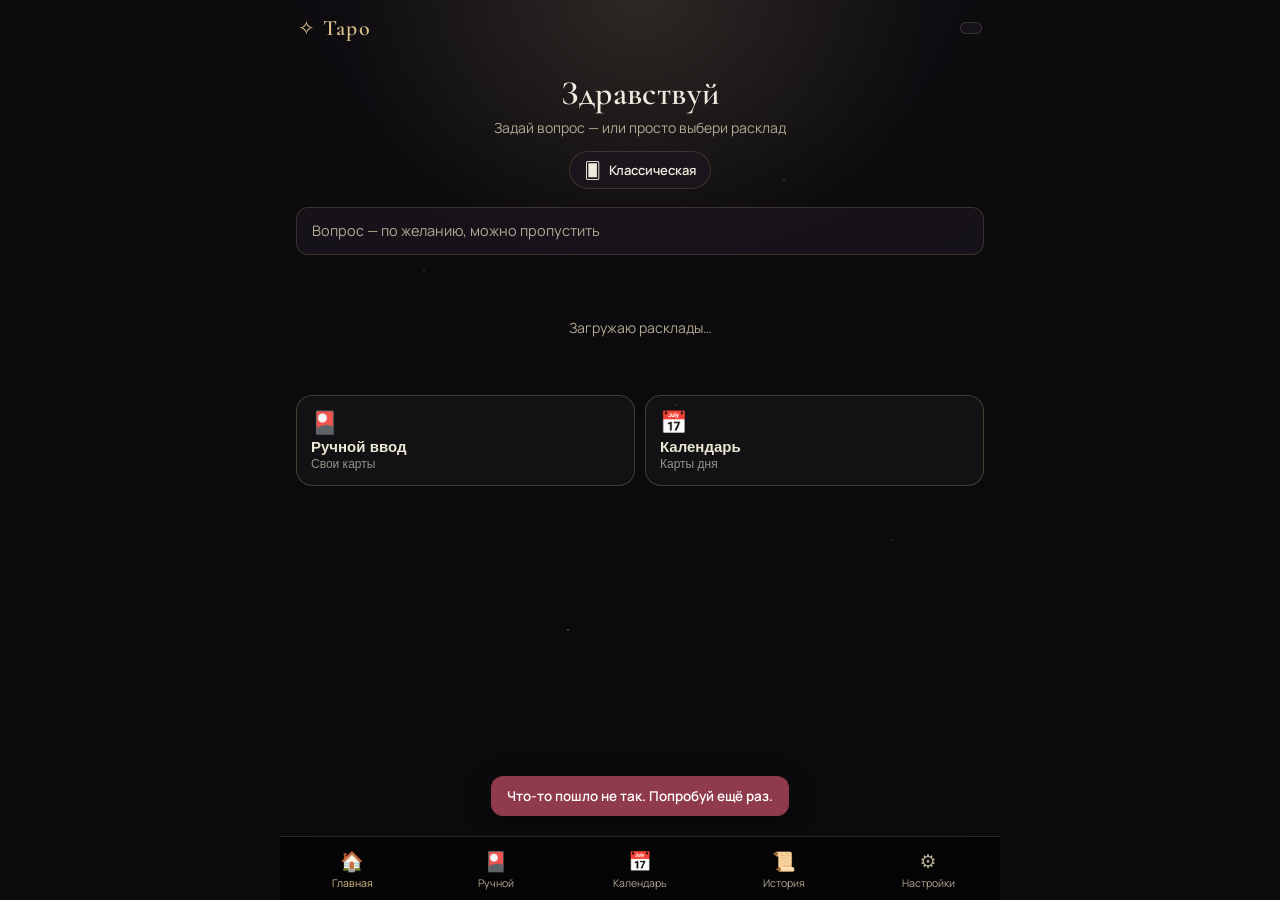
==== docs/index.html @ 12a96172 "Add files via upload ты хуила. я белый человек че за страдания на ровном месте?" ====
<!DOCTYPE html>
<html lang="ru" data-theme="noir">
<head>
  <meta charset="UTF-8" />
  <meta name="viewport" content="width=device-width, initial-scale=1.0, maximum-scale=1.0, user-scalable=no" />
  <title>Таро · Мистика</title>
  <link rel="preconnect" href="https://fonts.googleapis.com" />
  <link rel="preconnect" href="https://fonts.gstatic.com" crossorigin />
  <link href="https://fonts.googleapis.com/css2?family=Cormorant+Garamond:ital,wght@0,500;0,600;1,500&family=Manrope:wght@400;500;600;700&display=swap" rel="stylesheet" />
  <link rel="stylesheet" href="css/styles.css" />
  <script src="https://telegram.org/js/telegram-web-app.js"></script>
</head>
<body>
  <div id="app">
    <!-- Ambient background layers -->
    <div class="bg-stars"></div>
    <div class="bg-glow"></div>

    <!-- Top bar -->
    <header class="topbar">
      <div class="brand">
        <span class="brand-mark">✧</span>
        <span class="brand-name">Таро</span>
      </div>
      <div class="topbar-right">
        <span id="admin-badge" class="admin-badge" hidden>ADMIN</span>
        <span id="stars" class="stars" title="Остаток раскладов на сегодня"></span>
      </div>
    </header>

    <main class="scroll">
      <!-- ================= HOME ================= -->
      <section id="screen-home" class="screen active">
        <div class="hero">
          <h1 id="greeting" class="hero-title">Здравствуй</h1>
          <p class="hero-sub">Задай вопрос — или просто выбери расклад</p>
          <button id="deck-pill" class="deck-pill" data-nav="decks">
            <span id="deck-pill-emoji">🂠</span>
            <span id="deck-pill-name">Классическая</span>
          </button>
        </div>

        <!-- Optional question (можно пропустить) -->
        <div class="q-wrap">
          <textarea id="q-input" class="q-input" rows="1" maxlength="240"
            placeholder="Вопрос — по желанию, можно пропустить"></textarea>
          <button id="q-clear" class="q-clear" hidden aria-label="Очистить">×</button>
        </div>

        <div id="spread-groups" class="spread-groups">
          <div class="empty-note">Загружаю расклады…</div>
        </div>

        <div class="home-actions">
          <button class="home-action" data-nav="manual">
            <span class="ha-ico">🎴</span>
            <span class="ha-label">Ручной ввод</span>
            <span class="ha-sub">Свои карты</span>
          </button>
          <button class="home-action" data-nav="calendar">
            <span class="ha-ico">📅</span>
            <span class="ha-label">Календарь</span>
            <span class="ha-sub">Карты дня</span>
          </button>
        </div>

        <button id="week-banner" class="week-banner" data-nav="week" hidden>
          <div class="wb-title">🌙 Моя неделя</div>
          <div id="week-desc" class="wb-desc">Дней: 0/5</div>
          <div class="wb-bar"><span id="week-bar"></span></div>
        </button>

        <button id="premium-banner" class="premium-banner" data-nav="settings" hidden>
          <div class="pb-star">⭐</div>
          <div class="pb-text">
            <div class="pb-title">Аркан Premium</div>
            <div id="premium-banner-sub" class="pb-sub">Все расклады и разборы без ограничений</div>
          </div>
        </button>
      </section>

      <!-- ================= TABLE (draw + reveal + interpret) ================= -->
      <section id="screen-table" class="screen">
        <button class="back-link" data-nav="home">‹ Назад</button>
        <h2 id="table-title" class="screen-title">Расклад</h2>
        <p id="table-question" class="result-question"></p>
        <div id="table-hint" class="table-hint">Нажми на каждую карту, чтобы открыть её</div>
        <div id="table-cards" class="table-cards"></div>

        <div id="interp-wrap" class="interp-block" hidden>
          <div class="interp-head">Трактовка</div>
          <div id="interp" class="interp-text"></div>
        </div>

        <!-- Deep-dive (premium) -->
        <div id="deep-block" class="deep-block" hidden>
          <button id="deep-btn" class="btn-premium">
            <span class="bp-ico">🔮</span>
            <span class="bp-label">Глубокий разбор</span>
            <span id="deep-price" class="bp-price"></span>
          </button>
          <div id="deep-text" class="deep-text" hidden></div>
        </div>

        <div id="chat-hint" class="card-chat-hint" hidden>Нажми на карту, чтобы поговорить с ней</div>
      </section>

      <!-- ================= MANUAL (ручной ввод) ================= -->
      <section id="screen-manual" class="screen">
        <button class="back-link" data-nav="home">‹ Назад</button>
        <h2 class="screen-title">🎴 Ручной ввод</h2>
        <p class="screen-sub">Выбери расклад, затем укажи карты, которые выпали у тебя вживую.</p>
        <div id="manual-spreads" class="spread-groups"></div>

        <div id="manual-build" class="manual-build" hidden>
          <button class="back-link" id="manual-reset">‹ Другой расклад</button>
          <h3 id="manual-title" class="manual-title"></h3>
          <div class="q-wrap">
            <textarea id="manual-q" class="q-input" rows="1" maxlength="240"
              placeholder="Вопрос — по желанию, можно пропустить"></textarea>
          </div>
          <div id="manual-slots" class="manual-slots"></div>
          <button id="manual-submit" class="btn-premium" disabled>
            <span class="bp-ico">🔮</span><span class="bp-label">Разложить</span>
          </button>
        </div>
      </section>

      <!-- ================= CALENDAR ================= -->
      <section id="screen-calendar" class="screen">
        <button class="back-link" data-nav="home">‹ Назад</button>
        <h2 class="screen-title">📅 Календарь дня</h2>
        <p class="screen-sub">Карты дня за последние недели. 🔒 — зафиксированная, остальные — авто.</p>
        <div id="cal-grid" class="cal-grid"></div>
        <div class="cal-legend">Нажми на день с картой, чтобы открыть тот расклад.</div>
      </section>

      <!-- ================= CARD DIALOGUE ================= -->
      <section id="screen-chat" class="screen">
        <button class="back-link" id="chat-back">‹ К раскладу</button>
        <div class="chat-header">
          <div id="chat-card-emoji" class="chat-card-emoji">🃏</div>
          <div>
            <div id="chat-card-name" class="chat-card-name">Карта</div>
            <div id="chat-card-orient" class="chat-card-orient"></div>
          </div>
        </div>
        <div id="chat-log" class="chat-log"></div>
        <div id="chat-turns" class="chat-turns"></div>
        <form id="chat-form" class="chat-form">
          <input id="chat-input" class="chat-input" type="text" autocomplete="off"
                 placeholder="Спроси карту…" maxlength="500" />
          <button id="chat-send" class="chat-send" type="submit">↑</button>
        </form>
      </section>

      <!-- ================= DECKS ================= -->
      <section id="screen-decks" class="screen">
        <button class="back-link" data-nav="home">‹ Назад</button>
        <h2 class="screen-title">Колоды</h2>
        <p class="screen-sub">Выбери стиль карт. Новые колоды будут появляться здесь.</p>
        <div id="deck-list" class="deck-list"></div>
      </section>

      <!-- ================= HISTORY ================= -->
      <section id="screen-history" class="screen">
        <button class="back-link" data-nav="home">‹ Назад</button>
        <h2 class="screen-title">История</h2>
        <div id="hist-list" class="hist-list"></div>
      </section>

      <!-- ================= WEEK ================= -->
      <section id="screen-week" class="screen">
        <button class="back-link" data-nav="home">‹ Назад</button>
        <h2 class="screen-title">🌙 Моя неделя</h2>
        <div id="week-body" class="week-body"></div>
      </section>

      <!-- ================= SETTINGS ================= -->
      <section id="screen-settings" class="screen">
        <button class="back-link" data-nav="home">‹ Назад</button>
        <h2 class="screen-title">Настройки</h2>

        <div class="set-group">
          <div class="set-label">Тема оформления</div>
          <div class="theme-opts">
            <button class="theme-opt" data-theme-opt="noir">
              <span class="to-swatch to-noir"></span> Нуар (золото)
            </button>
            <button class="theme-opt" data-theme-opt="violet">
              <span class="to-swatch to-violet"></span> Фиолет (мистика)
            </button>
          </div>
        </div>

        <div class="set-group">
          <div class="set-label">Карта дня — напоминание</div>
          <div class="set-row">
            <input id="daily-time" class="time-input" type="time" />
            <button id="daily-save" class="btn-mini">Сохранить</button>
            <button id="daily-off" class="btn-mini ghost">Выкл</button>
          </div>
        </div>

        <div class="set-group">
          <label class="set-toggle">
            <span>Итог недели</span>
            <input id="weekly-toggle" type="checkbox" />
            <span class="switch"></span>
          </label>
        </div>

        <div id="premium-group" class="set-group premium-group" hidden>
          <div class="set-label">Подписка</div>
          <div id="premium-status" class="premium-status">
            <div class="ps-head">
              <span id="premium-badge" class="premium-badge">FREE</span>
              <span id="premium-until" class="ps-until"></span>
            </div>
            <ul class="ps-perks">
              <li>Повышенные лимиты на все расклады</li>
              <li>Глубокие разборы и диалог с картой</li>
              <li>Итог недели без ограничений</li>
            </ul>
            <button id="premium-subscribe" class="btn-primary premium-cta">⭐ Оформить Premium</button>
          </div>
        </div>
      </section>
    </main>

    <!-- Bottom navigation -->
    <nav class="tabbar">
      <button class="tab active" data-nav="home"><span>🏠</span>Главная</button>
      <button class="tab" data-nav="manual"><span>🎴</span>Ручной</button>
      <button class="tab" data-nav="calendar"><span>📅</span>Календарь</button>
      <button class="tab" data-nav="history"><span>📜</span>История</button>
      <button class="tab" data-nav="settings"><span>⚙️</span>Настройки</button>
    </nav>

    <!-- Card picker modal (ручной режим) -->
    <div id="picker" class="picker" hidden>
      <div class="picker-card">
        <div class="picker-head">
          <div id="picker-title" class="picker-title">Выбери карту</div>
          <button id="picker-close" class="picker-close" aria-label="Закрыть">×</button>
        </div>
        <input id="picker-search" class="picker-search" type="text" autocomplete="off" placeholder="Поиск карты…" />
        <div id="picker-suits" class="picker-suits"></div>
        <div id="picker-grid" class="picker-grid"></div>
      </div>
    </div>

    <!-- Overlay + toast -->
    <div id="overlay" class="overlay" hidden>
      <div class="overlay-card">
        <div class="spinner"></div>
        <div id="overlay-text" class="overlay-text">Тасую колоду…</div>
      </div>
    </div>
    <div id="toast" class="toast" hidden></div>
  </div>

  <script src="js/config.js"></script>
  <script src="js/app.js"></script>
</body>
</html>
---- docs/css/styles.css ----
/* ============================================================
   Tarot MiniApp — styles (Milestone 2)
   Two switchable themes via [data-theme] on <html>:
     - noir   (default): obsidian + gold + wine
     - violet (mystic):  void + violet + gold
   ============================================================ */

:root {
  --font-display: "Cormorant Garamond", Georgia, serif;
  --font-ui: "Manrope", system-ui, -apple-system, sans-serif;
  --radius: 18px;
  --radius-sm: 12px;
  --tab-h: 64px;
  --maxw: 480px;
}

/* ---- Noir (default) ---- */
[data-theme="noir"] {
  --bg: #0b0a0c;
  --bg-2: #131016;
  --panel: rgba(30, 24, 32, 0.66);
  --panel-border: rgba(217, 192, 138, 0.18);
  --gold: #d9c08a;
  --gold-deep: #9a7d3e;
  --accent: #8f3b4c;
  --accent-2: #b6566a;
  --ink: #efe9dd;
  --ink-sub: #b3a893;
  --glow: rgba(217, 192, 138, 0.14);
  --star: rgba(239, 233, 221, 0.85);
}

/* ---- Violet (mystic) ---- */
[data-theme="violet"] {
  --bg: #0a0713;
  --bg-2: #120c22;
  --panel: rgba(30, 22, 52, 0.66);
  --panel-border: rgba(165, 139, 255, 0.22);
  --gold: #e9c46a;
  --gold-deep: #b8862f;
  --accent: #7b5cff;
  --accent-2: #a58bff;
  --ink: #f4ecd8;
  --ink-sub: #b6a9d8;
  --glow: rgba(123, 92, 255, 0.2);
  --star: rgba(244, 236, 216, 0.9);
}

* { box-sizing: border-box; margin: 0; padding: 0; -webkit-tap-highlight-color: transparent; }

html, body { height: 100%; }

body {
  font-family: var(--font-ui);
  color: var(--ink);
  background: var(--bg);
  overflow: hidden;
}

#app {
  position: relative;
  max-width: var(--maxw);
  height: 100vh;
  height: 100dvh;
  margin: 0 auto;
  display: flex;
  flex-direction: column;
  overflow: hidden;
  background:
    radial-gradient(120% 80% at 50% -10%, var(--bg-2), var(--bg) 60%);
}

/* На широких экранах (Telegram Desktop) даём больше места под геометрию креста. */
@media (min-width: 560px) {
  :root { --maxw: 720px; }
}

/* ---- Ambient background ---- */
.bg-stars, .bg-glow { position: absolute; inset: 0; pointer-events: none; z-index: 0; }
.bg-stars {
  background-image:
    radial-gradient(1px 1px at 20% 30%, var(--star), transparent),
    radial-gradient(1px 1px at 70% 20%, var(--star), transparent),
    radial-gradient(1.5px 1.5px at 40% 70%, var(--star), transparent),
    radial-gradient(1px 1px at 85% 60%, var(--star), transparent),
    radial-gradient(1px 1px at 55% 45%, var(--star), transparent),
    radial-gradient(1px 1px at 10% 80%, var(--star), transparent);
  opacity: 0.5;
}
.bg-glow {
  background: radial-gradient(60% 40% at 50% 0%, var(--glow), transparent 70%);
}

/* ---- Top bar ---- */
.topbar {
  position: relative; z-index: 2;
  display: flex; align-items: center; justify-content: space-between;
  padding: 14px 18px 8px;
}
.brand { display: flex; align-items: center; gap: 8px; }
.brand-mark { color: var(--gold); font-size: 20px; }
.brand-name {
  font-family: var(--font-display); font-size: 22px; font-weight: 600;
  letter-spacing: 0.06em; color: var(--gold);
}
.topbar-right { display: flex; align-items: center; gap: 10px; }
.admin-badge {
  font-size: 10px; font-weight: 700; letter-spacing: 0.1em;
  color: var(--bg); background: var(--gold); padding: 3px 7px; border-radius: 6px;
}
.stars {
  font-size: 13px; font-weight: 600; color: var(--gold);
  background: var(--panel); border: 1px solid var(--panel-border);
  padding: 5px 10px; border-radius: 999px;
}

/* ---- Scroll area / screens ---- */
.scroll {
  position: relative; z-index: 1;
  flex: 1; overflow-y: auto; -webkit-overflow-scrolling: touch;
  padding: 6px 16px calc(var(--tab-h) + 24px);
}
.screen { display: none; animation: fade 0.35s ease; }
.screen.active { display: block; }
@keyframes fade { from { opacity: 0; transform: translateY(6px); } to { opacity: 1; transform: none; } }

.screen-title {
  font-family: var(--font-display); font-size: 30px; font-weight: 600;
  color: var(--gold); margin: 4px 0 2px;
}
.screen-sub { color: var(--ink-sub); font-size: 14px; margin-bottom: 16px; }
.back-link {
  background: none; border: none; color: var(--ink-sub);
  font-family: var(--font-ui); font-size: 14px; padding: 6px 0; margin-bottom: 6px; cursor: pointer;
}

/* ---- Hero ---- */
.hero { text-align: center; padding: 18px 0 14px; }
.hero-title {
  font-family: var(--font-display); font-size: 34px; font-weight: 600;
  color: var(--ink); letter-spacing: 0.01em;
}
.hero-sub { color: var(--ink-sub); font-size: 14px; margin-top: 4px; }
.deck-pill {
  margin-top: 14px; display: inline-flex; align-items: center; gap: 8px;
  background: var(--panel); border: 1px solid var(--panel-border);
  color: var(--ink); font-family: var(--font-ui); font-size: 13px; font-weight: 600;
  padding: 7px 14px; border-radius: 999px; cursor: pointer;
}
.deck-pill span:first-child { font-size: 16px; }

/* ---- Question field (по желанию) ---- */
.q-wrap { position: relative; margin: 4px 0 18px; }
.q-input {
  width: 100%; resize: none; overflow: hidden;
  background: var(--panel); border: 1px solid var(--panel-border);
  border-radius: var(--radius-sm); padding: 13px 40px 13px 15px;
  color: var(--ink); font-family: var(--font-ui); font-size: 14.5px; line-height: 1.4;
}
.q-input::placeholder { color: var(--ink-sub); }
.q-input:focus { outline: none; border-color: var(--gold-deep); }
.q-clear {
  position: absolute; top: 8px; right: 8px; width: 26px; height: 26px;
  border: none; border-radius: 50%; cursor: pointer;
  background: rgba(0,0,0,0.3); color: var(--ink-sub); font-size: 18px; line-height: 1;
}

/* ---- Spread groups + cards ---- */
.spread-groups { display: flex; flex-direction: column; gap: 8px; }
.group-title {
  font-family: var(--font-display); font-size: 16px; color: var(--ink-sub);
  letter-spacing: 0.04em; margin: 12px 2px 2px; text-transform: uppercase;
}
.spreads { display: flex; flex-direction: column; gap: 12px; }
.spread-card {
  display: flex; align-items: center; gap: 14px; text-align: left; width: 100%;
  background: var(--panel); border: 1px solid var(--panel-border);
  border-radius: var(--radius); padding: 16px; cursor: pointer;
  color: var(--ink); transition: transform 0.15s, border-color 0.15s;
}
.spread-card:active { transform: scale(0.98); border-color: var(--gold-deep); }
.spread-ico {
  width: 46px; height: 46px; flex: none; display: grid; place-items: center;
  font-size: 24px; border-radius: 12px;
  background: linear-gradient(160deg, var(--gold-deep), transparent);
  color: var(--gold);
}
.spread-body { flex: 1; }
.spread-name { font-family: var(--font-display); font-size: 21px; font-weight: 600; color: var(--gold); }
.spread-desc { font-size: 12.5px; color: var(--ink-sub); margin-top: 2px; }
.sc-chip {
  flex: none; min-width: 30px; text-align: center;
  font-size: 13px; font-weight: 700; color: var(--ink);
  background: rgba(0,0,0,0.28); border: 1px solid var(--panel-border);
  padding: 4px 8px; border-radius: 999px;
}
.sc-chip.empty { color: var(--accent-2); border-color: var(--accent); }

/* ---- Week banner ---- */
.week-banner {
  width: 100%; text-align: left; margin-top: 18px; cursor: pointer;
  background: linear-gradient(135deg, var(--panel), transparent);
  border: 1px solid var(--panel-border); border-radius: var(--radius); padding: 16px;
  color: var(--ink);
}
.wb-title { font-family: var(--font-display); font-size: 20px; color: var(--gold); }
.wb-desc { font-size: 12.5px; color: var(--ink-sub); margin: 4px 0 8px; }
.wb-bar { height: 6px; border-radius: 999px; background: rgba(0,0,0,0.3); overflow: hidden; }
.wb-bar span { display: block; height: 100%; width: 0; background: linear-gradient(90deg, var(--gold-deep), var(--gold)); transition: width 0.5s; }

/* ---- Table (draw + reveal ritual) ---- */
.result-question { font-style: italic; color: var(--ink-sub); font-size: 14px; margin: 4px 0 8px; }
.table-hint { text-align: center; color: var(--ink-sub); font-size: 12.5px; margin: 6px 0 14px; }

/* Базовая раскладка — компактная сетка для телефона. */
.table-cards { display: grid; gap: 12px; justify-content: center; padding: 4px 0 12px; }
.table-cards.layout-line { grid-auto-flow: column; grid-auto-columns: minmax(88px, 116px); overflow-x: auto; }
.table-cards.layout-grid { grid-template-columns: repeat(3, minmax(84px, 1fr)); }
.table-cards.layout-cross4,
.table-cards.layout-cross5 { grid-template-columns: repeat(3, minmax(84px, 1fr)); }

/* На широких экранах — настоящая геометрия креста через grid-template-areas. */
@media (min-width: 560px) {
  .table-cards.layout-cross4 {
    grid-template-columns: repeat(3, 132px);
    grid-template-areas:
      ".    pTop    ."
      "pLeft .      pRight"
      ".    pBottom .";
    justify-content: center;
  }
  .table-cards.layout-cross5 {
    grid-template-columns: repeat(3, 132px);
    grid-template-areas:
      ".     pTop    ."
      "pLeft pCenter pRight"
      ".     pBottom .";
    justify-content: center;
  }
  .table-cards.layout-line { grid-auto-columns: 132px; overflow-x: visible; justify-content: center; }
  .table-cards.layout-grid { grid-template-columns: repeat(5, 120px); }
}

/* ---- Slot (card + labels) ---- */
.slot { display: flex; flex-direction: column; align-items: center; gap: 6px; }
.slot-pos {
  font-size: 10.5px; color: var(--gold); text-transform: uppercase; letter-spacing: 0.05em;
  text-align: center; line-height: 1.2; min-height: 1.2em;
}
.slot-name {
  font-family: var(--font-display); font-size: 14px; font-weight: 600; line-height: 1.15;
  text-align: center; color: var(--ink); min-height: 1em;
}

/* ---- Flip card ---- */
.tcard {
  position: relative; width: 100%; aspect-ratio: 2 / 3; cursor: pointer;
  perspective: 900px;
}
.tcard-inner {
  position: absolute; inset: 0; trans-style: preserve-3d; transform-style: preserve-3d;
  transition: transform 0.55s cubic-bezier(0.4, 0.15, 0.2, 1);
}
.tcard.revealed .tcard-inner { transform: rotateY(180deg); }
.face {
  position: absolute; inset: 0; -webkit-backface-visibility: hidden; backface-visibility: hidden;
  border-radius: var(--radius-sm); overflow: hidden;
  border: 1px solid var(--panel-border); background: var(--panel);
  display: grid; place-items: center;
}
.face img { width: 100%; height: 100%; object-fit: cover; display: block; }
.face.noimg { font-size: 44px; background: radial-gradient(120% 90% at 50% 0%, var(--gold-deep), transparent 70%); }
.face.back {
  background:
    repeating-linear-gradient(45deg, rgba(217,192,138,0.06) 0 8px, transparent 8px 16px),
    radial-gradient(120% 90% at 50% 0%, var(--gold-deep), transparent 72%);
  color: var(--gold);
}
.face.front { transform: rotateY(180deg); }
.tcard:active .tcard-inner { filter: brightness(1.05); }

.rev-badge {
  position: absolute; left: 6px; bottom: 6px; z-index: 2;
  font-size: 9px; font-weight: 700; letter-spacing: 0.02em;
  color: var(--bg); background: var(--gold);
  padding: 2px 6px; border-radius: 999px; opacity: 0.92;
}

/* ---- Interpretation / deep ---- */
.interp-block, .deep-text {
  background: var(--panel); border: 1px solid var(--panel-border);
  border-radius: var(--radius); padding: 16px; margin-top: 10px;
}
.interp-head { font-family: var(--font-display); font-size: 18px; color: var(--gold); margin-bottom: 8px; }
.interp-text, .deep-text { white-space: pre-wrap; line-height: 1.6; font-size: 14.5px; color: var(--ink); }
.interp-loading { color: var(--ink-sub); font-style: italic; }

/* ---- Premium buttons ---- */
.deep-block { margin-top: 14px; }
.btn-premium {
  width: 100%; display: flex; align-items: center; gap: 10px; cursor: pointer;
  background: linear-gradient(135deg, var(--accent), var(--gold-deep));
  border: none; border-radius: var(--radius); padding: 14px 16px;
  color: #fff; font-family: var(--font-ui); font-size: 15px; font-weight: 700;
}
.btn-premium:active { transform: scale(0.98); }
.btn-premium:disabled { opacity: 0.6; }
.btn-premium .bp-ico { font-size: 18px; }
.btn-premium .bp-label { flex: 1; text-align: left; }
.btn-premium .bp-price {
  font-size: 12px; font-weight: 700; background: rgba(0,0,0,0.28);
  padding: 3px 8px; border-radius: 999px;
}
.deep-text { margin-top: 12px; }
.card-chat-hint { text-align: center; color: var(--ink-sub); font-size: 12.5px; margin-top: 14px; }

/* ---- Card dialogue ---- */
#screen-chat.active { display: flex; flex-direction: column; min-height: calc(100dvh - var(--tab-h) - 30px); }
.chat-header { display: flex; align-items: center; gap: 12px; padding: 6px 0 12px; border-bottom: 1px solid var(--panel-border); }
.chat-card-emoji {
  width: 44px; height: 44px; flex: none; display: grid; place-items: center; font-size: 24px;
  border-radius: 12px; background: radial-gradient(120% 90% at 50% 0%, var(--gold-deep), transparent 70%); color: var(--gold);
}
.chat-card-name { font-family: var(--font-display); font-size: 20px; font-weight: 600; color: var(--gold); }
.chat-card-orient { font-size: 12px; color: var(--ink-sub); }
.chat-log { flex: 1; overflow-y: auto; display: flex; flex-direction: column; gap: 10px; padding: 14px 0; }
.bubble { max-width: 82%; padding: 10px 13px; border-radius: 16px; font-size: 14.5px; line-height: 1.5; white-space: pre-wrap; }
.bubble.user { align-self: flex-end; background: var(--accent); color: #fff; border-bottom-right-radius: 5px; }
.bubble.card { align-self: flex-start; background: var(--panel); border: 1px solid var(--panel-border); color: var(--ink); border-bottom-left-radius: 5px; }
.bubble.card.typing { color: var(--ink-sub); font-style: italic; }
.chat-turns { text-align: center; font-size: 11.5px; color: var(--ink-sub); padding-bottom: 6px; }
.chat-form { display: flex; gap: 8px; padding: 10px 0 4px; }
.chat-input {
  flex: 1; background: var(--panel); border: 1px solid var(--panel-border);
  border-radius: 999px; padding: 12px 16px; color: var(--ink); font-family: var(--font-ui); font-size: 14.5px;
}
.chat-input:focus { outline: none; border-color: var(--gold); }
.chat-send {
  width: 46px; flex: none; border: none; border-radius: 50%; cursor: pointer;
  background: linear-gradient(135deg, var(--accent), var(--gold-deep)); color: #fff; font-size: 20px;
}
.chat-send:disabled { opacity: 0.5; }

/* ---- Decks ---- */
.deck-list { display: flex; flex-direction: column; gap: 12px; }
.deck-item {
  display: flex; align-items: center; gap: 14px;
  background: var(--panel); border: 1px solid var(--panel-border); border-radius: var(--radius); padding: 15px;
}
.deck-item.selected { border-color: var(--gold); box-shadow: 0 0 0 1px var(--gold-deep) inset; }
.deck-swatch { width: 46px; height: 60px; flex: none; border-radius: 8px; border: 2px solid; }
.deck-info { flex: 1; }
.deck-title { font-family: var(--font-display); font-size: 19px; font-weight: 600; color: var(--gold); }
.deck-desc { font-size: 12px; color: var(--ink-sub); margin-top: 2px; }
.deck-action { flex: none; }
.btn-mini {
  background: var(--gold); color: var(--bg); border: none; border-radius: 999px;
  padding: 8px 14px; font-family: var(--font-ui); font-weight: 700; font-size: 13px; cursor: pointer;
}
.btn-mini.ghost { background: transparent; color: var(--ink-sub); border: 1px solid var(--panel-border); }
.btn-mini:disabled { opacity: 0.55; }
.deck-badge { font-size: 12px; color: var(--gold); font-weight: 700; }
.deck-locked { font-size: 12px; color: var(--ink-sub); }

/* ---- History ---- */
.hist-list { display: flex; flex-direction: column; gap: 10px; }
.hist-item {
  background: var(--panel); border: 1px solid var(--panel-border); border-radius: var(--radius-sm);
  padding: 13px 15px; cursor: pointer;
}
.hist-item:active { border-color: var(--gold-deep); }
.hist-top { display: flex; justify-content: space-between; align-items: baseline; }
.hist-type { font-family: var(--font-display); font-size: 17px; color: var(--gold); }
.hist-date { font-size: 11.5px; color: var(--ink-sub); }
.hist-cards { font-size: 12.5px; color: var(--ink-sub); margin-top: 4px; }
.empty-note { text-align: center; color: var(--ink-sub); font-size: 14px; padding: 40px 20px; }

/* ---- Week screen ---- */
.week-body { display: flex; flex-direction: column; gap: 14px; }
.week-summary { background: var(--panel); border: 1px solid var(--panel-border); border-radius: var(--radius); padding: 16px; white-space: pre-wrap; line-height: 1.6; font-size: 14.5px; }
.week-locked-note { font-size: 12.5px; color: var(--ink-sub); text-align: center; }

/* ---- Settings ---- */
.set-group { background: var(--panel); border: 1px solid var(--panel-border); border-radius: var(--radius); padding: 15px; margin-bottom: 12px; }
.set-label { font-size: 13px; color: var(--ink-sub); margin-bottom: 10px; }
.theme-opts { display: flex; gap: 10px; }
.theme-opt {
  flex: 1; display: flex; align-items: center; gap: 8px; justify-content: center;
  background: rgba(0,0,0,0.25); border: 1px solid var(--panel-border); border-radius: var(--radius-sm);
  padding: 11px; color: var(--ink); font-family: var(--font-ui); font-size: 13px; cursor: pointer;
}
.theme-opt.active { border-color: var(--gold); color: var(--gold); }
.to-swatch { width: 16px; height: 16px; border-radius: 50%; border: 1px solid rgba(255,255,255,0.2); }
.to-noir { background: linear-gradient(135deg, #0b0a0c, #d9c08a); }
.to-violet { background: linear-gradient(135deg, #0a0713, #7b5cff, #e9c46a); }
.set-row { display: flex; gap: 8px; align-items: center; }
.time-input {
  flex: 1; background: rgba(0,0,0,0.25); border: 1px solid var(--panel-border);
  border-radius: var(--radius-sm); padding: 10px 12px; color: var(--ink); font-family: var(--font-ui); font-size: 14px;
}
.set-toggle { display: flex; align-items: center; justify-content: space-between; font-size: 15px; cursor: pointer; }
.set-toggle input { display: none; }
.switch { width: 46px; height: 26px; border-radius: 999px; background: rgba(0,0,0,0.35); position: relative; transition: background 0.2s; border: 1px solid var(--panel-border); }
.switch::after { content: ""; position: absolute; top: 2px; left: 2px; width: 20px; height: 20px; border-radius: 50%; background: var(--ink-sub); transition: transform 0.2s, background 0.2s; }
.set-toggle input:checked + .switch { background: var(--gold-deep); }
.set-toggle input:checked + .switch::after { transform: translateX(20px); background: var(--gold); }

/* ---- Tab bar ---- */
.tabbar {
  position: absolute; bottom: 0; left: 0; right: 0; z-index: 3; height: var(--tab-h);
  display: flex; background: rgba(0,0,0,0.5); backdrop-filter: blur(14px);
  border-top: 1px solid var(--panel-border);
}
.tab {
  flex: 1; display: flex; flex-direction: column; align-items: center; justify-content: center; gap: 2px;
  background: none; border: none; cursor: pointer; color: var(--ink-sub);
  font-family: var(--font-ui); font-size: 10.5px;
}
.tab span { font-size: 19px; }
.tab.active { color: var(--gold); }

/* ---- Overlay + toast ---- */
/* Атрибут hidden должен всегда прятать элемент, даже если у него задан display
   (иначе .overlay { display: grid } перебивает hidden и плашка висит вечно). */
[hidden] { display: none !important; }

.overlay {
  position: absolute; inset: 0; z-index: 20; display: grid; place-items: center;
  background: rgba(0,0,0,0.6); backdrop-filter: blur(4px);
}
.overlay-card { text-align: center; }
.overlay-text { font-family: var(--font-display); font-size: 18px; color: var(--gold); margin-top: 16px; }
.spinner {
  width: 42px; height: 42px; margin: 0 auto; border-radius: 50%;
  border: 3px solid var(--panel-border); border-top-color: var(--gold); animation: spin 0.9s linear infinite;
}
@keyframes spin { to { transform: rotate(360deg); } }
.toast {
  position: absolute; left: 50%; bottom: calc(var(--tab-h) + 20px); transform: translateX(-50%);
  z-index: 30; max-width: 90%; background: var(--accent); color: #fff;
  padding: 11px 16px; border-radius: 12px; font-size: 13.5px; font-weight: 600;
  box-shadow: 0 6px 24px rgba(0,0,0,0.4); animation: fade 0.25s ease;
}


/* ============================================================
   Milestone 3 — ручной режим, модалка выбора карт, календарь
   ============================================================ */

/* --- Быстрые кнопки на главной --- */
.home-actions {
  display: grid;
  grid-template-columns: 1fr 1fr;
  gap: 10px;
  margin: 18px 0 6px;
}
.home-action {
  display: flex;
  flex-direction: column;
  align-items: flex-start;
  gap: 2px;
  padding: 14px;
  border-radius: 16px;
  border: 1px solid var(--line, rgba(217,192,138,0.25));
  background: var(--card, rgba(255,255,255,0.03));
  color: var(--text, #ece6d6);
  cursor: pointer;
  transition: transform 0.12s ease, border-color 0.2s ease;
}
.home-action:active { transform: scale(0.97); }
.home-action .ha-ico { font-size: 22px; }
.home-action .ha-label { font-weight: 600; font-size: 15px; }
.home-action .ha-sub { font-size: 12px; opacity: 0.6; }

/* --- Ручной режим --- */
.manual-build { margin-top: 8px; }
.manual-title {
  font-family: "Cormorant Garamond", serif;
  font-size: 22px;
  margin: 8px 0 12px;
  color: var(--accent, #d9c08a);
}
.manual-slots { display: flex; flex-direction: column; gap: 12px; margin: 14px 0 18px; }
.mslot {
  padding: 12px;
  border-radius: 14px;
  border: 1px solid var(--line, rgba(217,192,138,0.22));
  background: var(--card, rgba(255,255,255,0.03));
}
.mslot-pos { font-size: 12px; letter-spacing: 0.04em; text-transform: uppercase; opacity: 0.6; margin-bottom: 8px; }
.mslot-row { display: flex; gap: 8px; align-items: stretch; }
.mslot-pick {
  flex: 1;
  display: flex;
  align-items: center;
  gap: 8px;
  padding: 10px 12px;
  border-radius: 12px;
  border: 1px dashed var(--line, rgba(217,192,138,0.4));
  background: transparent;
  color: var(--text, #ece6d6);
  cursor: pointer;
  font-size: 14px;
  text-align: left;
}
.mslot-pick.filled { border-style: solid; background: rgba(217,192,138,0.08); }
.mslot-emoji { font-size: 18px; }
.mslot-name { font-weight: 600; }
.mslot-orient {
  flex: 0 0 auto;
  padding: 10px 12px;
  border-radius: 12px;
  border: 1px solid var(--line, rgba(217,192,138,0.3));
  background: transparent;
  color: var(--text, #ece6d6);
  font-size: 12px;
  cursor: pointer;
  white-space: nowrap;
}
.mslot-orient.rev { border-color: var(--accent, #d9c08a); color: var(--accent, #d9c08a); }
.mslot-orient:disabled { opacity: 0.35; cursor: default; }

/* --- Модалка выбора карт --- */
.picker {
  position: fixed;
  inset: 0;
  z-index: 60;
  display: flex;
  align-items: flex-end;
  justify-content: center;
  background: rgba(0,0,0,0.6);
  backdrop-filter: blur(3px);
}
.picker-card {
  width: 100%;
  max-width: 560px;
  max-height: 82vh;
  display: flex;
  flex-direction: column;
  padding: 16px 14px calc(14px + env(safe-area-inset-bottom, 0px));
  border-radius: 20px 20px 0 0;
  background: var(--bg-elev, #17131d);
  border: 1px solid var(--line, rgba(217,192,138,0.25));
  box-shadow: 0 -8px 30px rgba(0,0,0,0.5);
}
.picker-head { display: flex; align-items: center; justify-content: space-between; margin-bottom: 10px; }
.picker-title { font-family: "Cormorant Garamond", serif; font-size: 20px; color: var(--accent, #d9c08a); }
.picker-close { background: none; border: none; color: var(--text, #ece6d6); font-size: 26px; line-height: 1; cursor: pointer; opacity: 0.7; }
.picker-search {
  width: 100%;
  padding: 10px 12px;
  border-radius: 12px;
  border: 1px solid var(--line, rgba(217,192,138,0.3));
  background: rgba(255,255,255,0.04);
  color: var(--text, #ece6d6);
  font-size: 14px;
  margin-bottom: 10px;
}
.picker-suits { display: flex; gap: 6px; overflow-x: auto; padding-bottom: 8px; margin-bottom: 4px; -webkit-overflow-scrolling: touch; }
.psuit {
  flex: 0 0 auto;
  padding: 6px 12px;
  border-radius: 999px;
  border: 1px solid var(--line, rgba(217,192,138,0.3));
  background: transparent;
  color: var(--text, #ece6d6);
  font-size: 13px;
  cursor: pointer;
  white-space: nowrap;
}
.psuit.active { background: var(--accent, #d9c08a); color: #1a1520; border-color: var(--accent, #d9c08a); font-weight: 600; }
.picker-grid {
  overflow-y: auto;
  display: grid;
  grid-template-columns: repeat(2, 1fr);
  gap: 8px;
  padding-top: 6px;
}
.pcard {
  display: flex;
  align-items: center;
  gap: 8px;
  padding: 10px;
  border-radius: 12px;
  border: 1px solid var(--line, rgba(217,192,138,0.2));
  background: rgba(255,255,255,0.03);
  color: var(--text, #ece6d6);
  font-size: 13px;
  cursor: pointer;
  text-align: left;
}
.pcard:active { transform: scale(0.97); }
.pcard-emoji { font-size: 17px; flex: 0 0 auto; }
.pcard-name { line-height: 1.2; }
.pcard.used { opacity: 0.32; cursor: default; }
@media (min-width: 480px) { .picker-grid { grid-template-columns: repeat(3, 1fr); } }

/* --- Календарь --- */
.cal-grid {
  display: grid;
  grid-template-columns: repeat(7, 1fr);
  gap: 6px;
  margin-top: 14px;
}
.cal-wd { text-align: center; font-size: 11px; opacity: 0.5; padding-bottom: 2px; }
.cal-cell {
  position: relative;
  aspect-ratio: 1 / 1;
  border-radius: 10px;
  border: 1px solid var(--line, rgba(217,192,138,0.15));
  background: rgba(255,255,255,0.02);
  display: flex;
  flex-direction: column;
  align-items: center;
  justify-content: center;
  gap: 2px;
  overflow: hidden;
}
.cal-cell.blank { border: none; background: none; }
.cal-cell.has { background: rgba(217,192,138,0.08); border-color: var(--line, rgba(217,192,138,0.3)); }
.cal-cell.locked { border-color: var(--accent, #d9c08a); box-shadow: inset 0 0 0 1px rgba(217,192,138,0.4); }
.cal-cell.today { outline: 1px solid var(--accent, #d9c08a); outline-offset: -1px; }
.cal-cell.clickable { cursor: pointer; }
.cal-cell.clickable:active { transform: scale(0.95); }
.cal-num { font-size: 11px; opacity: 0.55; position: absolute; top: 3px; left: 5px; }
.cal-emoji { font-size: 18px; line-height: 1; }
.cal-lock { position: absolute; bottom: 2px; right: 3px; font-size: 9px; }
.cal-legend { margin-top: 14px; font-size: 12px; opacity: 0.55; text-align: center; }
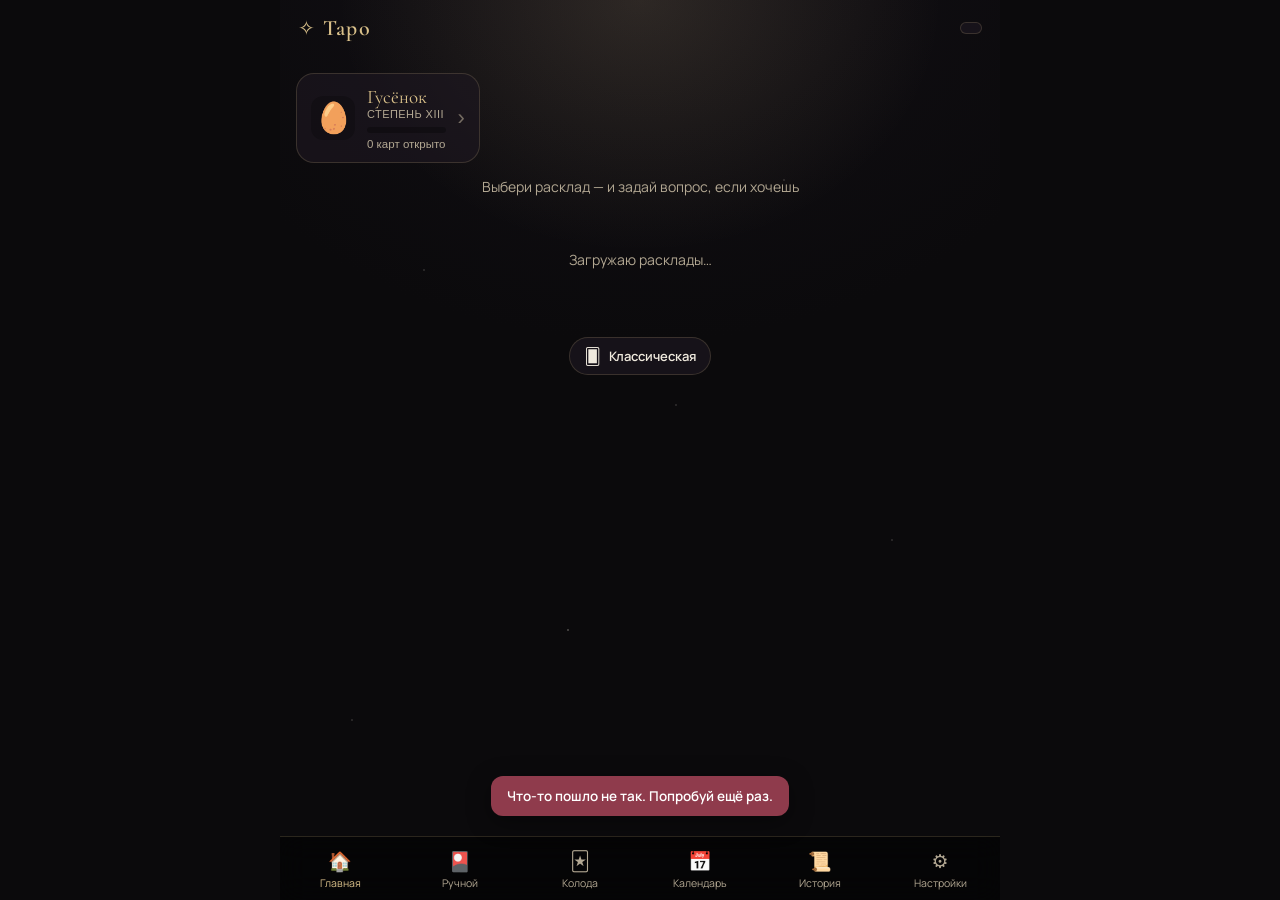
==== commit e78c06cd: "Add files via upload" ====
--- a/docs/index.html
+++ b/docs/index.html
@@ -32,35 +32,29 @@
       <!-- ================= HOME ================= -->
       <section id="screen-home" class="screen active">
         <div class="hero">
-          <h1 id="greeting" class="hero-title">Здравствуй</h1>
-          <p class="hero-sub">Задай вопрос — или просто выбери расклад</p>
+          <!-- Присвоенное звание вместо приветствия по имени. Тап — в коллекцию. -->
+          <button id="rank-box" class="rank-box" data-nav="collection">
+            <span id="rank-emoji" class="rank-emoji">🥚</span>
+            <span class="rank-main">
+              <span id="rank-title" class="rank-title">Гусёнок</span>
+              <span id="rank-degree" class="rank-degree">Степень XIII</span>
+              <span class="rank-bar"><span id="rank-bar-fill" class="rank-bar-fill"></span></span>
+              <span id="rank-sub" class="rank-sub">0 карт открыто</span>
+            </span>
+            <span class="rank-chevron">›</span>
+          </button>
+          <p class="hero-sub">Выбери расклад — и задай вопрос, если хочешь</p>
+        </div>
+
+        <div id="spread-groups" class="spread-groups">
+          <div class="empty-note">Загружаю расклады…</div>
+        </div>
+
+        <!-- Выбор колоды перемещён вниз. -->
+        <div class="deck-pill-wrap">
           <button id="deck-pill" class="deck-pill" data-nav="decks">
             <span id="deck-pill-emoji">🂠</span>
             <span id="deck-pill-name">Классическая</span>
-          </button>
-        </div>
-
-        <!-- Optional question (можно пропустить) -->
-        <div class="q-wrap">
-          <textarea id="q-input" class="q-input" rows="1" maxlength="240"
-            placeholder="Вопрос — по желанию, можно пропустить"></textarea>
-          <button id="q-clear" class="q-clear" hidden aria-label="Очистить">×</button>
-        </div>
-
-        <div id="spread-groups" class="spread-groups">
-          <div class="empty-note">Загружаю расклады…</div>
-        </div>
-
-        <div class="home-actions">
-          <button class="home-action" data-nav="manual">
-            <span class="ha-ico">🎴</span>
-            <span class="ha-label">Ручной ввод</span>
-            <span class="ha-sub">Свои карты</span>
-          </button>
-          <button class="home-action" data-nav="calendar">
-            <span class="ha-ico">📅</span>
-            <span class="ha-label">Календарь</span>
-            <span class="ha-sub">Карты дня</span>
           </button>
         </div>
 
@@ -90,16 +84,6 @@
         <div id="interp-wrap" class="interp-block" hidden>
           <div class="interp-head">Трактовка</div>
           <div id="interp" class="interp-text"></div>
-        </div>
-
-        <!-- Deep-dive (premium) -->
-        <div id="deep-block" class="deep-block" hidden>
-          <button id="deep-btn" class="btn-premium">
-            <span class="bp-ico">🔮</span>
-            <span class="bp-label">Глубокий разбор</span>
-            <span id="deep-price" class="bp-price"></span>
-          </button>
-          <div id="deep-text" class="deep-text" hidden></div>
         </div>
 
         <div id="chat-hint" class="card-chat-hint" hidden>Нажми на карту, чтобы поговорить с ней</div>
@@ -174,6 +158,14 @@
         <button class="back-link" data-nav="home">‹ Назад</button>
         <h2 class="screen-title">🌙 Моя неделя</h2>
         <div id="week-body" class="week-body"></div>
+      </section>
+
+      <!-- ================= COLLECTION ================= -->
+      <section id="screen-collection" class="screen">
+        <button class="back-link" data-nav="home">‹ Назад</button>
+        <h2 class="screen-title">🃏 Коллекция</h2>
+        <p class="screen-sub">Открыто <span id="coll-count" class="coll-count">0 / 0</span> — карты, которые тебе выпадали.</p>
+        <div id="coll-grid" class="coll-grid"></div>
       </section>
 
       <!-- ================= SETTINGS ================= -->
@@ -232,10 +224,24 @@
     <nav class="tabbar">
       <button class="tab active" data-nav="home"><span>🏠</span>Главная</button>
       <button class="tab" data-nav="manual"><span>🎴</span>Ручной</button>
+      <button class="tab" data-nav="collection"><span>🃏</span>Колода</button>
       <button class="tab" data-nav="calendar"><span>📅</span>Календарь</button>
       <button class="tab" data-nav="history"><span>📜</span>История</button>
       <button class="tab" data-nav="settings"><span>⚙️</span>Настройки</button>
     </nav>
+
+    <!-- Question sheet (вопрос перед раскладом) -->
+    <div id="q-sheet" class="q-sheet" hidden>
+      <div class="q-sheet-card">
+        <div class="picker-head">
+          <div id="q-sheet-title" class="picker-title">Расклад</div>
+          <button id="q-sheet-close" class="picker-close" aria-label="Закрыть">×</button>
+        </div>
+        <div class="q-sheet-sub">Задай вопрос (по желанию) — трактовка его учтёт. Или просто разложи.</div>
+        <textarea id="q-sheet-input" class="q-sheet-input" rows="2" maxlength="240" placeholder="О чём спросить карты?"></textarea>
+        <button id="q-sheet-go" class="btn-premium"><span class="bp-label">Разложить</span></button>
+      </div>
+    </div>
 
     <!-- Card picker modal (ручной режим) -->
     <div id="picker" class="picker" hidden>
--- a/docs/css/styles.css
+++ b/docs/css/styles.css
@@ -216,10 +216,23 @@
 .table-cards { display: grid; gap: 12px; justify-content: center; padding: 4px 0 12px; }
 .table-cards.layout-line { grid-auto-flow: column; grid-auto-columns: minmax(88px, 116px); overflow-x: auto; }
 .table-cards.layout-grid { grid-template-columns: repeat(3, minmax(84px, 1fr)); }
-.table-cards.layout-cross4,
-.table-cards.layout-cross5 { grid-template-columns: repeat(3, minmax(84px, 1fr)); }
-
-/* На широких экранах — настоящая геометрия креста через grid-template-areas. */
+/* Крест — настоящая геометрия уже на телефоне (без этого карты ложатся стопкой). */
+.table-cards.layout-cross4 {
+  grid-template-columns: repeat(3, minmax(72px, 1fr));
+  grid-template-areas:
+    ".    pTop    ."
+    "pLeft .      pRight"
+    ".    pBottom .";
+}
+.table-cards.layout-cross5 {
+  grid-template-columns: repeat(3, minmax(72px, 1fr));
+  grid-template-areas:
+    ".     pTop    ."
+    "pLeft pCenter pRight"
+    ".     pBottom .";
+}
+
+/* На широких экранах — больше карты, та же геометрия креста. */
 @media (min-width: 560px) {
   .table-cards.layout-cross4 {
     grid-template-columns: repeat(3, 132px);
@@ -626,3 +639,79 @@
 .cal-emoji { font-size: 18px; line-height: 1; }
 .cal-lock { position: absolute; bottom: 2px; right: 3px; font-size: 9px; }
 .cal-legend { margin-top: 14px; font-size: 12px; opacity: 0.55; text-align: center; }
+
+/* ===================== Milestone 4 ===================== */
+
+/* ---- Звание (rank) на главной ---- */
+.rank-box {
+  display: flex; align-items: center; gap: 12px;
+  background: var(--panel); border: 1px solid var(--panel-border);
+  border-radius: var(--radius); padding: 12px 14px; margin-bottom: 14px;
+  cursor: pointer; -webkit-tap-highlight-color: transparent;
+}
+.rank-box:active { transform: scale(0.99); }
+.rank-emoji {
+  font-size: 30px; line-height: 1; flex-shrink: 0;
+  width: 44px; height: 44px; display: flex; align-items: center; justify-content: center;
+  background: rgba(0,0,0,0.22); border-radius: 12px;
+}
+.rank-main { flex: 1; min-width: 0; display: flex; flex-direction: column; text-align: left; }
+.rank-title { display: block; font-family: var(--font-display); font-size: 19px; color: var(--gold); line-height: 1.15; }
+.rank-degree { display: block; font-size: 11px; color: var(--ink-sub); letter-spacing: 0.04em; text-transform: uppercase; }
+.rank-bar { display: block; height: 6px; border-radius: 999px; background: rgba(0,0,0,0.3); overflow: hidden; margin: 7px 0 5px; }
+.rank-bar-fill { display: block; height: 100%; width: 0; background: linear-gradient(90deg, var(--gold-deep), var(--gold)); transition: width 0.5s; }
+.rank-sub { display: block; font-size: 11.5px; color: var(--ink-sub); }
+.rank-chevron { font-size: 22px; color: var(--ink-sub); flex-shrink: 0; opacity: 0.6; align-self: center; }
+
+/* ---- Выбор колоды внизу ---- */
+.deck-pill-wrap { text-align: center; margin: 14px 0 4px; }
+
+/* ---- Лист-шторка вопроса ---- */
+.q-sheet {
+  position: fixed; inset: 0; z-index: 60;
+  display: flex; align-items: flex-end; justify-content: center;
+  background: rgba(0,0,0,0.5);
+}
+.q-sheet-card {
+  width: 100%; max-width: 520px;
+  background: var(--panel); border: 1px solid var(--panel-border);
+  border-radius: var(--radius) var(--radius) 0 0;
+  padding: 16px 16px calc(16px + env(safe-area-inset-bottom, 0px));
+  box-shadow: 0 -8px 30px rgba(0,0,0,0.4);
+}
+.q-sheet-sub { font-size: 12.5px; color: var(--ink-sub); margin: 2px 0 12px; }
+.q-sheet-input {
+  width: 100%; box-sizing: border-box; resize: none;
+  background: rgba(0,0,0,0.22); border: 1px solid var(--panel-border);
+  border-radius: var(--radius-sm); color: var(--ink);
+  font-family: var(--font-ui); font-size: 15px; padding: 10px 12px; margin-bottom: 12px;
+}
+.q-sheet-input:focus { outline: none; border-color: var(--gold-deep); }
+
+/* ---- Коллекция ---- */
+.coll-count { font-size: 13px; color: var(--ink-sub); }
+.coll-grid {
+  display: grid; grid-template-columns: repeat(3, 1fr); gap: 12px; padding: 6px 0 12px;
+}
+@media (min-width: 480px) { .coll-grid { grid-template-columns: repeat(4, 1fr); } }
+.coll-cell { display: flex; flex-direction: column; gap: 5px; }
+.coll-img {
+  position: relative; aspect-ratio: 2 / 3; width: 100%;
+  border-radius: var(--radius-sm); overflow: hidden;
+  background: rgba(0,0,0,0.25); border: 1px solid var(--panel-border);
+  display: flex; align-items: center; justify-content: center;
+}
+.coll-img img { width: 100%; height: 100%; object-fit: cover; display: block; }
+.coll-img.noimg { font-size: 30px; color: var(--ink-sub); font-family: var(--font-display); }
+.coll-cell.locked .coll-img { filter: grayscale(1) brightness(0.55); }
+.coll-cell.locked .coll-img.noimg { filter: none; opacity: 0.45; }
+.coll-name {
+  font-size: 11px; text-align: center; line-height: 1.2; color: var(--ink);
+  overflow: hidden; text-overflow: ellipsis; white-space: nowrap;
+}
+.coll-cell.locked .coll-name { color: var(--ink-sub); }
+.coll-badge {
+  position: absolute; top: 4px; right: 4px;
+  background: rgba(0,0,0,0.6); color: var(--gold);
+  font-size: 10px; padding: 1px 6px; border-radius: 999px;
+}
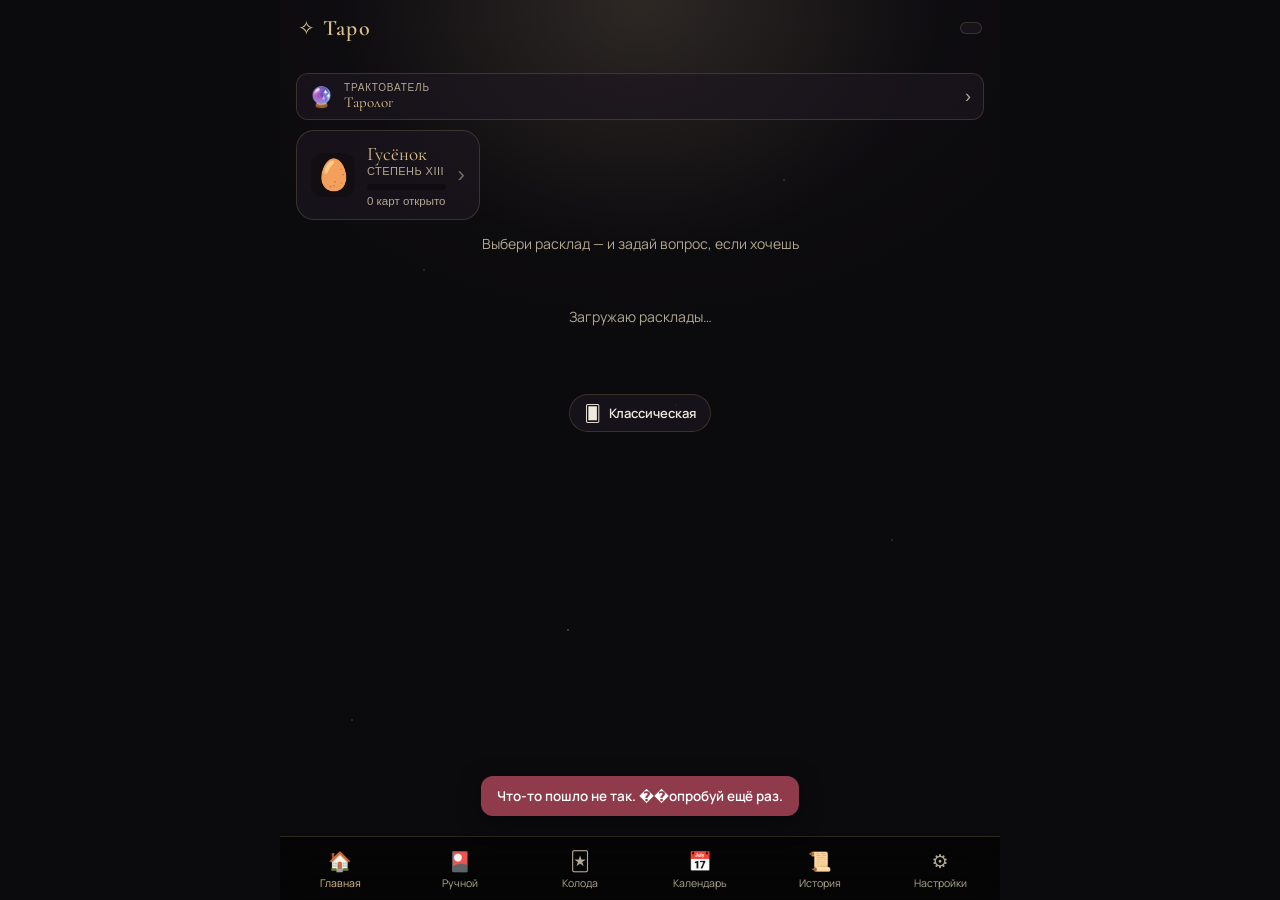
==== commit b7700641: "Add files via upload" ====
--- a/docs/index.html
+++ b/docs/index.html
@@ -23,7 +23,10 @@
         <span class="brand-name">Таро</span>
       </div>
       <div class="topbar-right">
-        <span id="admin-badge" class="admin-badge" hidden>ADMIN</span>
+        <button id="coins-pill" class="coins-pill" data-nav="quests" title="Зёрна" hidden>
+          <span class="coins-emoji">🌾</span><span id="coins-balance" class="coins-balance">0</span>
+        </button>
+        <span id="admin-badge" class="admin-badge" data-nav="admin" hidden>ADMIN</span>
         <span id="stars" class="stars" title="Остаток раскладов на сегодня"></span>
       </div>
     </header>
@@ -32,6 +35,15 @@
       <!-- ================= HOME ================= -->
       <section id="screen-home" class="screen active">
         <div class="hero">
+          <!-- Выбор трактователя — слим-бар над званием. Тап — к трактователям. -->
+          <button id="reader-pill" class="reader-pill" data-nav="readers">
+            <span id="reader-pill-emoji" class="reader-pill-emoji">🔮</span>
+            <span class="reader-pill-main">
+              <span class="reader-pill-label">Трактователь</span>
+              <span id="reader-pill-name" class="reader-pill-name">Таролог</span>
+            </span>
+            <span class="reader-pill-chevron">›</span>
+          </button>
           <!-- Присвоенное звание вместо приветствия по имени. Тап — в коллекцию. -->
           <button id="rank-box" class="rank-box" data-nav="collection">
             <span id="rank-emoji" class="rank-emoji">🥚</span>
@@ -71,6 +83,16 @@
             <div id="premium-banner-sub" class="pb-sub">Все расклады и разборы без ограничений</div>
           </div>
         </button>
+
+        <!-- Тропа Гуся — задания за зёрна (скролл внизу главной). -->
+        <button id="quests-banner" class="quests-banner" data-nav="quests" hidden>
+          <div class="qb-ico">🌾</div>
+          <div class="qb-text">
+            <div class="qb-title">Тропа Гуся</div>
+            <div id="quests-banner-sub" class="qb-sub">Выполняй задания — получай зёрна</div>
+          </div>
+          <span class="qb-chevron">›</span>
+        </button>
       </section>
 
       <!-- ================= TABLE (draw + reveal + interpret) ================= -->
@@ -101,7 +123,7 @@
           <h3 id="manual-title" class="manual-title"></h3>
           <div class="q-wrap">
             <textarea id="manual-q" class="q-input" rows="1" maxlength="240"
-              placeholder="Вопрос — по желанию, можно пропустить"></textarea>
+              placeholder="Вопрос — по желанию, можно пропус��ить"></textarea>
           </div>
           <div id="manual-slots" class="manual-slots"></div>
           <button id="manual-submit" class="btn-premium" disabled>
@@ -144,6 +166,11 @@
         <h2 class="screen-title">Колоды</h2>
         <p class="screen-sub">Выбери стиль карт. Новые колоды будут появляться здесь.</p>
         <div id="deck-list" class="deck-list"></div>
+        <div id="backs-block" class="backs-block" hidden>
+          <h3 class="backs-title">🌹 Рубашка карт</h3>
+          <p class="screen-sub">Оборот карт в раскладах. Лунный ключ открывается на 20-й день календарика.</p>
+          <div id="back-list" class="back-list"></div>
+        </div>
       </section>
 
       <!-- ================= HISTORY ================= -->
@@ -166,6 +193,37 @@
         <h2 class="screen-title">🃏 Коллекция</h2>
         <p class="screen-sub">Открыто <span id="coll-count" class="coll-count">0 / 0</span> — карты, которые тебе выпадали.</p>
         <div id="coll-grid" class="coll-grid"></div>
+      </section>
+
+      <!-- ================= READERS (Трактователи) ================= -->
+      <section id="screen-readers" class="screen">
+        <button class="back-link" data-nav="home">‹ Назад</button>
+        <h2 class="screen-title">🔮 Трактователи</h2>
+        <p class="screen-sub">Каждый — свой характер и стиль трактовки. Нажми на карточку — прочтёшь описание.</p>
+        <div id="readers-list" class="readers-list">
+          <div class="empty-note">Загружаю трактователей…</div>
+        </div>
+      </section>
+
+      <!-- ================= QUESTS (Тропа Гуся) ================= -->
+      <section id="screen-quests" class="screen">
+        <button class="back-link" data-nav="home">‹ Назад</button>
+        <h2 class="screen-title">🌾 Тропа Гуся</h2>
+        <div class="quests-coins-head">
+          <span class="qch-emoji">🌾</span>
+          <span id="quests-balance" class="qch-balance">0</span>
+          <span id="quests-balance-word" class="qch-label">зёрен</span>
+        </div>
+        <p class="screen-sub">Выполняй задания и копи зёрна. Зёрнами можно оплатить трактовку — от карты дня до крестов.</p>
+        <div id="quests-prices" class="quests-prices"></div>
+        <div id="quests-list" class="quests-list"><div class="empty-note">Загружаю задания…</div></div>
+      </section>
+
+      <!-- ================= ADMIN STATS ================= -->
+      <section id="screen-admin" class="screen">
+        <button class="back-link" data-nav="home">‹ Назад</button>
+        <h2 class="screen-title">📊 Статистика</h2>
+        <div id="admin-body" class="admin-body"><div class="empty-note">Загружаю…</div></div>
       </section>
 
       <!-- ================= SETTINGS ================= -->
--- a/docs/css/styles.css
+++ b/docs/css/styles.css
@@ -216,6 +216,10 @@
 .table-cards { display: grid; gap: 12px; justify-content: center; padding: 4px 0 12px; }
 .table-cards.layout-line { grid-auto-flow: column; grid-auto-columns: minmax(88px, 116px); overflow-x: auto; }
 .table-cards.layout-grid { grid-template-columns: repeat(3, minmax(84px, 1fr)); }
+/* Карта дня — одна крупная карта по центру. */
+.table-cards.layout-single { grid-template-columns: min(64vw, 240px); justify-content: center; }
+/* Тройка — карты на всю ширину, покрупнее. */
+.table-cards.layout-three { grid-template-columns: repeat(3, minmax(0, 1fr)); gap: 10px; }
 /* Крест — настоящая геометрия уже на телефоне (без этого карты ложатся стопкой). */
 .table-cards.layout-cross4 {
   grid-template-columns: repeat(3, minmax(72px, 1fr));
@@ -715,3 +719,304 @@
   background: rgba(0,0,0,0.6); color: var(--gold);
   font-size: 10px; padding: 1px 6px; border-radius: 999px;
 }
+
+/* ================= Трактователи (interpreter personas) ================= */
+/* Слим-бар над званием на главном экране. */
+.reader-pill {
+  display: flex; align-items: center; gap: 10px;
+  width: 100%; margin: 0 0 10px;
+  padding: 8px 12px;
+  background: var(--panel); border: 1px solid var(--panel-border);
+  border-radius: var(--radius-sm); cursor: pointer;
+  color: var(--ink); text-align: left;
+}
+.reader-pill:active { transform: scale(0.99); }
+.reader-pill-emoji { font-size: 20px; line-height: 1; }
+.reader-pill-main { display: flex; flex-direction: column; flex: 1; min-width: 0; }
+.reader-pill-label {
+  font-size: 10px; text-transform: uppercase; letter-spacing: 0.08em;
+  color: var(--ink-sub);
+}
+.reader-pill-name {
+  font-family: var(--font-display); font-size: 15px; color: var(--gold);
+  white-space: nowrap; overflow: hidden; text-overflow: ellipsis;
+}
+.reader-pill-chevron { color: var(--ink-sub); font-size: 18px; }
+
+/* Экран со списком трактователей. */
+.readers-list { display: flex; flex-direction: column; gap: 10px; }
+.readers-hint {
+  font-size: 12px; color: var(--ink-sub); line-height: 1.4;
+  padding: 8px 10px; background: var(--panel);
+  border: 1px dashed var(--panel-border); border-radius: var(--radius-sm);
+}
+.reader-card {
+  background: var(--panel); border: 1px solid var(--panel-border);
+  border-radius: var(--radius); padding: 12px;
+}
+.reader-card.selected { border-color: var(--gold); }
+.reader-card.locked { opacity: 0.92; }
+.reader-head { display: flex; align-items: center; gap: 10px; cursor: pointer; }
+.reader-emoji { font-size: 24px; line-height: 1; }
+.reader-title-wrap { flex: 1; min-width: 0; }
+.reader-name { font-family: var(--font-display); font-size: 16px; color: var(--ink); }
+.reader-tagline { font-size: 12px; color: var(--ink-sub); margin-top: 2px; }
+.reader-badge {
+  font-size: 10px; padding: 2px 8px; border-radius: 999px;
+  background: rgba(0,0,0,0.25); color: var(--gold);
+  border: 1px solid var(--panel-border); white-space: nowrap;
+}
+.reader-desc {
+  display: none; margin-top: 10px;
+  font-size: 13px; line-height: 1.5; color: var(--ink-sub);
+  white-space: pre-line;
+}
+.reader-card.open .reader-desc { display: block; }
+.reader-action {
+  margin-top: 12px; width: 100%;
+  padding: 10px 12px; border-radius: var(--radius-sm);
+  background: var(--gold); color: #1a1206; border: none;
+  font-family: var(--font-ui); font-size: 14px; font-weight: 600; cursor: pointer;
+}
+.reader-action:disabled {
+  background: transparent; color: var(--gold);
+  border: 1px solid var(--gold); cursor: default;
+}
+.reader-action:active:not(:disabled) { transform: scale(0.99); }
+
+/* ================= M7: Зёрна · Тропа Гуся · вердикты · админ ================= */
+
+/* Coins pill в топбаре */
+.coins-pill {
+  display: inline-flex; align-items: center; gap: 4px;
+  border: 1px solid var(--line, rgba(255,255,255,.14));
+  background: rgba(212,175,55,.12);
+  color: var(--text, #eee);
+  border-radius: 999px; padding: 3px 9px; font-size: 13px; font-weight: 600;
+  cursor: pointer; line-height: 1;
+}
+.coins-pill .coins-emoji { font-size: 13px; }
+.coins-pill:active { transform: scale(.96); }
+.admin-badge[data-nav] { cursor: pointer; }
+
+/* Баннер Тропы Гуся на главной */
+.quests-banner {
+  display: flex; align-items: center; gap: 12px; width: 100%;
+  border: 1px solid rgba(212,175,55,.35);
+  background: linear-gradient(135deg, rgba(212,175,55,.14), rgba(212,175,55,.04));
+  border-radius: 16px; padding: 14px 16px; margin-top: 12px; cursor: pointer;
+  color: var(--text, #eee); text-align: left;
+}
+.quests-banner:active { transform: scale(.99); }
+.quests-banner .qb-ico { font-size: 24px; }
+.quests-banner .qb-text { flex: 1; }
+.quests-banner .qb-title { font-weight: 700; font-size: 15px; }
+.quests-banner .qb-sub { font-size: 12.5px; opacity: .7; margin-top: 2px; }
+.quests-banner .qb-chevron { font-size: 22px; opacity: .5; }
+
+/* Экран Тропы Гуся */
+.quests-coins-head {
+  display: flex; align-items: baseline; gap: 6px; margin: 4px 0 2px;
+}
+.quests-coins-head .qch-emoji { font-size: 22px; }
+.quests-coins-head .qch-balance { font-size: 28px; font-weight: 800; color: #e7c65a; }
+.quests-coins-head .qch-label { font-size: 14px; opacity: .7; }
+.screen-sub { font-size: 13px; opacity: .7; margin: 2px 0 14px; }
+
+.quests-prices { display: flex; flex-wrap: wrap; gap: 8px; margin-bottom: 16px; }
+.qprice {
+  display: flex; flex-direction: column; gap: 2px;
+  border: 1px solid var(--line, rgba(255,255,255,.12));
+  border-radius: 12px; padding: 8px 12px; background: rgba(255,255,255,.03);
+}
+.qprice-name { font-size: 12px; opacity: .75; }
+.qprice-cost { font-size: 14px; font-weight: 700; color: #e7c65a; }
+
+.quests-list { display: flex; flex-direction: column; gap: 10px; }
+.quest-card {
+  border: 1px solid var(--line, rgba(255,255,255,.12));
+  border-radius: 16px; padding: 14px; background: rgba(255,255,255,.03);
+}
+.quest-card.temp { border-color: rgba(120,180,255,.35); }
+.quest-card.done { opacity: .6; }
+.quest-head { display: flex; align-items: flex-start; gap: 10px; }
+.quest-emoji { font-size: 22px; line-height: 1.1; }
+.quest-title-wrap { flex: 1; }
+.quest-title { font-weight: 700; font-size: 14.5px; }
+.quest-desc { font-size: 12.5px; opacity: .7; margin-top: 3px; }
+.quest-reward { font-size: 13px; font-weight: 700; color: #e7c65a; white-space: nowrap; }
+.quest-foot { display: flex; gap: 6px; margin: 10px 0 4px; flex-wrap: wrap; }
+.quest-tag {
+  font-size: 11px; padding: 2px 8px; border-radius: 999px;
+  background: rgba(255,255,255,.07); opacity: .85;
+}
+.quest-tag.temp { background: rgba(120,180,255,.15); color: #a9cbff; }
+.quest-btn {
+  margin-top: 10px; width: 100%; border: none; border-radius: 12px;
+  padding: 11px; font-size: 14px; font-weight: 700; cursor: pointer;
+  background: linear-gradient(135deg, #d4af37, #b8912b); color: #1a1508;
+}
+.quest-btn:disabled { background: rgba(255,255,255,.08); color: var(--text, #ccc); cursor: default; }
+.quest-btn:active:not(:disabled) { transform: scale(.98); }
+
+/* Вердикты (карта дня): зелёный/жёлтый/красный */
+.verdict-dot {
+  display: inline-block; width: 9px; height: 9px; border-radius: 50%;
+  margin-left: 8px; vertical-align: middle; flex: 0 0 auto;
+}
+.verdict-dot.v-match { background: #4caf72; }
+.verdict-dot.v-partial { background: #e0b641; }
+.verdict-dot.v-miss { background: #d1594e; }
+.hist-top { display: flex; align-items: center; }
+.hist-top .hist-date { margin-left: auto; }
+.hist-top .verdict-dot { margin-left: 8px; }
+
+.cal-cell.v-match { box-shadow: inset 0 -3px 0 #4caf72; }
+.cal-cell.v-partial { box-shadow: inset 0 -3px 0 #e0b641; }
+.cal-cell.v-miss { box-shadow: inset 0 -3px 0 #d1594e; }
+
+/* Админ-статистика */
+.admin-body { display: flex; flex-direction: column; gap: 16px; }
+.admin-cards { display: flex; gap: 10px; }
+.admin-stat {
+  flex: 1; border: 1px solid var(--line, rgba(255,255,255,.12));
+  border-radius: 14px; padding: 12px; text-align: center; background: rgba(255,255,255,.03);
+}
+.admin-stat-val { font-size: 22px; font-weight: 800; }
+.admin-stat-lbl { font-size: 11px; opacity: .65; margin-top: 4px; }
+.admin-h { font-size: 13px; font-weight: 700; opacity: .8; margin-bottom: 10px; }
+.admin-fb, .admin-topcards {
+  border: 1px solid var(--line, rgba(255,255,255,.12));
+  border-radius: 14px; padding: 14px; background: rgba(255,255,255,.03);
+}
+.admin-bars { display: flex; flex-direction: column; gap: 10px; }
+.admin-bar-row { display: flex; align-items: center; gap: 10px; }
+.admin-bar-lbl { font-size: 12px; width: 74px; opacity: .8; }
+.admin-bar-track { flex: 1; height: 8px; border-radius: 999px; background: rgba(255,255,255,.08); overflow: hidden; }
+.admin-bar-fill { height: 100%; border-radius: 999px; }
+.admin-bar-fill.green { background: #4caf72; }
+.admin-bar-fill.yellow { background: #e0b641; }
+.admin-bar-fill.red { background: #d1594e; }
+.admin-bar-pct { font-size: 12px; width: 40px; text-align: right; font-weight: 600; }
+.admin-card-row { display: flex; align-items: center; padding: 6px 0; border-bottom: 1px solid rgba(255,255,255,.06); }
+.admin-card-row:last-child { border-bottom: none; }
+.admin-card-name { flex: 1; font-size: 13px; }
+.admin-card-cnt { font-size: 13px; font-weight: 700; opacity: .8; }
+.back-link { background: none; border: none; color: var(--accent, #d4af37); font-size: 14px; cursor: pointer; padding: 4px 0; margin-bottom: 8px; }
+
+/* ============================================================
+   M9 — Gothic Rose: анимации, рубашки, интерактив
+   ============================================================ */
+
+/* ---- Анимация раздачи: карты «вылетают» и ложатся поочерёдно ---- */
+@keyframes dealIn {
+  0%   { opacity: 0; transform: translate(0, -60vh) rotate(-14deg) scale(0.7); }
+  60%  { opacity: 1; }
+  80%  { transform: translate(0, 6px) rotate(1.5deg) scale(1.02); }
+  100% { opacity: 1; transform: translate(0, 0) rotate(0) scale(1); }
+}
+.slot.dealing {
+  animation: dealIn 0.5s cubic-bezier(0.22, 0.68, 0.35, 1.02) both;
+  will-change: transform, opacity;
+}
+@media (prefers-reduced-motion: reduce) {
+  .slot.dealing { animation: none; }
+  .stardust, .dust { animation: none !important; }
+}
+
+/* ---- Hover + нажатие на кнопки (небольшое увеличение) ---- */
+@media (hover: hover) {
+  .spread-card:hover, .btn-mini:hover, .btn-premium:hover, .home-action:hover,
+  .reader-pill:hover, .rank-box:hover, .deck-item:hover, .back-item:hover:not(.locked),
+  .coins-pill:hover, .quests-banner:hover, .quest-btn:hover:not(:disabled),
+  .pcard:hover, .week-banner:hover, .premium-banner:hover, .hist-item:hover,
+  .reader-action:hover:not(:disabled) {
+    transform: scale(1.03);
+    border-color: var(--gold-deep);
+  }
+}
+.spread-card, .btn-mini, .btn-premium, .home-action, .reader-pill, .rank-box,
+.deck-item, .back-item, .coins-pill, .quests-banner, .quest-btn, .pcard,
+.week-banner, .premium-banner, .hist-item, .reader-action {
+  transition: transform 0.14s ease, border-color 0.18s ease, box-shadow 0.18s ease;
+}
+/* Быстрое нажатие — упругий отклик */
+.spread-card:active, .btn-mini:active, .btn-premium:active, .home-action:active,
+.reader-pill:active, .rank-box:active, .deck-item:active, .back-item:active:not(.locked),
+.coins-pill:active, .quests-banner:active, .quest-btn:active:not(:disabled),
+.pcard:active, .week-banner:active, .premium-banner:active, .hist-item:active,
+.reader-action:active:not(:disabled), .tab:active {
+  transform: scale(0.95);
+}
+
+/* ---- Чат: анимация «…» пока карта думает ---- */
+.bubble.card.typing { display: inline-flex; gap: 5px; align-items: center; padding: 10px 14px; }
+.bubble.card.typing .tdot {
+  width: 7px; height: 7px; border-radius: 50%;
+  background: var(--gold, #d9c08a); opacity: 0.4;
+  animation: tdotPulse 1.2s infinite ease-in-out;
+}
+.bubble.card.typing .tdot:nth-child(2) { animation-delay: 0.2s; }
+.bubble.card.typing .tdot:nth-child(3) { animation-delay: 0.4s; }
+@keyframes tdotPulse {
+  0%, 80%, 100% { opacity: 0.3; transform: translateY(0) scale(0.85); }
+  40%           { opacity: 1;   transform: translateY(-4px) scale(1); }
+}
+
+/* ---- Звёздная пыль на главном экране ---- */
+#screen-home { position: relative; }
+#screen-home > *:not(.stardust) { position: relative; z-index: 1; }
+.stardust {
+  position: absolute; inset: 0; overflow: hidden;
+  pointer-events: none; z-index: 0;
+}
+.stardust .dust {
+  position: absolute; border-radius: 50%;
+  background: var(--gold, #e8cf94);
+  box-shadow: 0 0 6px 1px rgba(232, 207, 148, 0.6);
+  opacity: 0; will-change: transform, opacity;
+  animation-name: dustFloat; animation-iteration-count: infinite;
+  animation-timing-function: ease-in-out;
+}
+@keyframes dustFloat {
+  0%   { opacity: 0;    transform: translateY(8px) scale(0.6); }
+  25%  { opacity: 0.9; }
+  50%  { opacity: 0.55; transform: translateY(-10px) scale(1); }
+  75%  { opacity: 0.9; }
+  100% { opacity: 0;    transform: translateY(-26px) scale(0.6); }
+}
+
+/* ---- Выбор рубашки в экране колод ---- */
+.backs-block { margin-top: 22px; }
+.backs-title {
+  font-family: var(--font-display, serif); font-size: 20px; font-weight: 600;
+  color: var(--gold, #d9c08a); margin: 0 0 4px;
+}
+.back-list {
+  display: grid; grid-template-columns: repeat(2, 1fr);
+  gap: 12px; margin-top: 10px;
+}
+.back-item {
+  background: var(--panel, rgba(255,255,255,0.04));
+  border: 1px solid var(--panel-border, rgba(255,255,255,0.12));
+  border-radius: 16px; padding: 12px; text-align: center; cursor: pointer;
+}
+.back-item.selected { border-color: var(--gold, #d9c08a); box-shadow: 0 0 0 1px var(--gold, #d9c08a) inset; }
+.back-item.locked { opacity: 0.72; cursor: default; }
+.back-thumb {
+  position: relative; width: 76px; height: 114px; margin: 0 auto 8px;
+  border-radius: 10px; overflow: hidden;
+  border: 1px solid var(--panel-border, rgba(255,255,255,0.12));
+  display: flex; align-items: center; justify-content: center;
+  background: radial-gradient(120% 90% at 50% 0%, var(--gold-deep, #6b5324), transparent 70%);
+  font-size: 30px;
+}
+.back-thumb img { width: 100%; height: 100%; object-fit: cover; display: block; }
+.back-item.locked .back-thumb img { filter: grayscale(0.85) brightness(0.55); }
+.back-lock {
+  position: absolute; inset: 0; display: flex; align-items: center; justify-content: center;
+  font-size: 26px; background: rgba(0,0,0,0.4);
+}
+.back-name { font-size: 13px; font-weight: 600; color: var(--ink, #efe7d4); }
+.back-status { font-size: 11px; color: var(--ink-sub, #a89f8c); margin-top: 2px; }
+.back-status.ok { color: var(--gold, #d9c08a); }
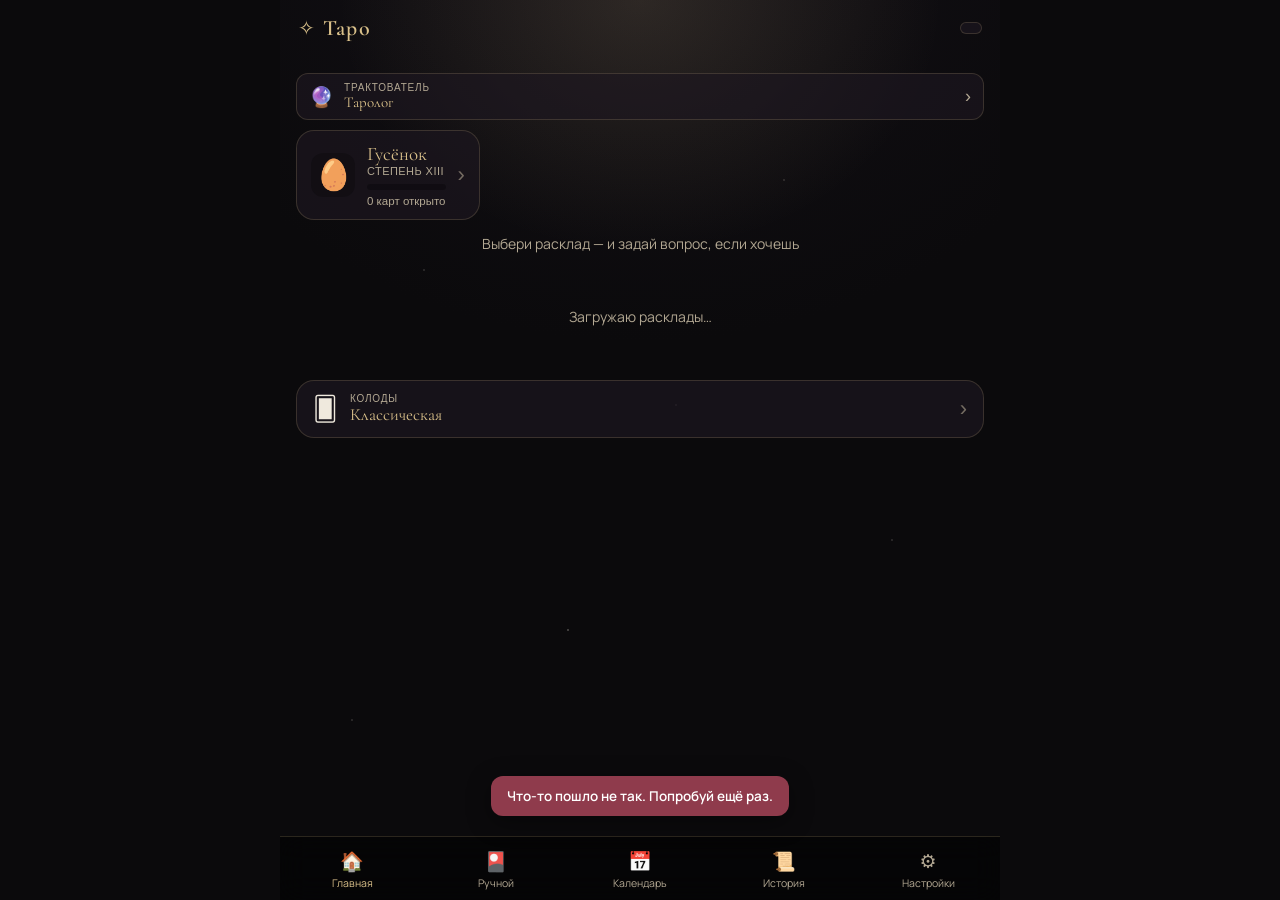
==== commit db3e008e: "Add files via upload" ====
--- a/docs/index.html
+++ b/docs/index.html
@@ -62,13 +62,15 @@
           <div class="empty-note">Загружаю расклады…</div>
         </div>
 
-        <!-- Выбор колоды перемещён вниз. -->
-        <div class="deck-pill-wrap">
-          <button id="deck-pill" class="deck-pill" data-nav="decks">
-            <span id="deck-pill-emoji">🂠</span>
-            <span id="deck-pill-name">Классическая</span>
-          </button>
-        </div>
+        <!-- Выбор колоды — полноценная кнопка под раскладами. -->
+        <button id="deck-pill" class="deck-cta" data-nav="decks">
+          <span id="deck-pill-emoji" class="deck-cta-emoji">🂠</span>
+          <span class="deck-cta-main">
+            <span class="deck-cta-label">Колоды</span>
+            <span id="deck-pill-name" class="deck-cta-name">Классическая</span>
+          </span>
+          <span class="deck-cta-chevron">›</span>
+        </button>
 
         <button id="week-banner" class="week-banner" data-nav="week" hidden>
           <div class="wb-title">🌙 Моя неделя</div>
@@ -122,8 +124,8 @@
           <button class="back-link" id="manual-reset">‹ Другой расклад</button>
           <h3 id="manual-title" class="manual-title"></h3>
           <div class="q-wrap">
-            <textarea id="manual-q" class="q-input" rows="1" maxlength="240"
-              placeholder="Вопрос — по желанию, можно пропус��ить"></textarea>
+            <textarea id="manual-q" class="q-input" rows="2" maxlength="240"
+              placeholder="Вопрос — по желанию, можно пропустить"></textarea>
           </div>
           <div id="manual-slots" class="manual-slots"></div>
           <button id="manual-submit" class="btn-premium" disabled>
@@ -282,7 +284,6 @@
     <nav class="tabbar">
       <button class="tab active" data-nav="home"><span>🏠</span>Главная</button>
       <button class="tab" data-nav="manual"><span>🎴</span>Ручной</button>
-      <button class="tab" data-nav="collection"><span>🃏</span>Колода</button>
       <button class="tab" data-nav="calendar"><span>📅</span>Календарь</button>
       <button class="tab" data-nav="history"><span>📜</span>История</button>
       <button class="tab" data-nav="settings"><span>⚙️</span>Настройки</button>
@@ -314,6 +315,16 @@
       </div>
     </div>
 
+    <!-- Card view modal (просмотр найденной карты из коллекции) -->
+    <div id="cardview" class="cardview" hidden>
+      <div class="cardview-card">
+        <button id="cardview-close" class="picker-close cardview-close" aria-label="Закрыть">×</button>
+        <div class="cardview-img-wrap"><img id="cardview-img" src="" alt="" /></div>
+        <div id="cardview-name" class="cardview-name"></div>
+        <div id="cardview-meta" class="cardview-meta"></div>
+      </div>
+    </div>
+
     <!-- Overlay + toast -->
     <div id="overlay" class="overlay" hidden>
       <div class="overlay-card">
--- a/docs/css/styles.css
+++ b/docs/css/styles.css
@@ -141,13 +141,27 @@
   color: var(--ink); letter-spacing: 0.01em;
 }
 .hero-sub { color: var(--ink-sub); font-size: 14px; margin-top: 4px; }
-.deck-pill {
-  margin-top: 14px; display: inline-flex; align-items: center; gap: 8px;
+/* ---- Кнопка выбора колоды (под раскладами на главной) ---- */
+.deck-cta {
+  display: flex; align-items: center; gap: 12px; width: 100%;
+  margin: 14px 0 4px; padding: 12px 16px;
   background: var(--panel); border: 1px solid var(--panel-border);
-  color: var(--ink); font-family: var(--font-ui); font-size: 13px; font-weight: 600;
-  padding: 7px 14px; border-radius: 999px; cursor: pointer;
-}
-.deck-pill span:first-child { font-size: 16px; }
+  border-radius: var(--radius); cursor: pointer;
+  color: var(--ink); text-align: left;
+  transition: transform 0.15s, border-color 0.15s;
+}
+.deck-cta:active { transform: scale(0.99); border-color: var(--gold-deep); }
+.deck-cta-emoji { font-size: 24px; line-height: 1; }
+.deck-cta-main { flex: 1; min-width: 0; display: flex; flex-direction: column; }
+.deck-cta-label {
+  font-size: 10px; text-transform: uppercase; letter-spacing: 0.08em;
+  color: var(--ink-sub);
+}
+.deck-cta-name {
+  font-family: var(--font-display); font-size: 17px; color: var(--gold);
+  white-space: nowrap; overflow: hidden; text-overflow: ellipsis;
+}
+.deck-cta-chevron { font-size: 22px; color: var(--ink-sub); opacity: 0.6; }
 
 /* ---- Question field (по желанию) ---- */
 .q-wrap { position: relative; margin: 4px 0 18px; }
@@ -667,9 +681,6 @@
 .rank-sub { display: block; font-size: 11.5px; color: var(--ink-sub); }
 .rank-chevron { font-size: 22px; color: var(--ink-sub); flex-shrink: 0; opacity: 0.6; align-self: center; }
 
-/* ---- Выбор колоды внизу ---- */
-.deck-pill-wrap { text-align: center; margin: 14px 0 4px; }
-
 /* ---- Лист-шторка вопроса ---- */
 .q-sheet {
   position: fixed; inset: 0; z-index: 60;
@@ -718,6 +729,34 @@
   position: absolute; top: 4px; right: 4px;
   background: rgba(0,0,0,0.6); color: var(--gold);
   font-size: 10px; padding: 1px 6px; border-radius: 999px;
+}
+.coll-cell.seen { cursor: pointer; }
+.coll-cell.seen:active .coll-img { transform: scale(0.97); border-color: var(--gold-deep); }
+.coll-img { transition: transform 0.15s, border-color 0.15s; }
+
+/* ---- Просмотр карты из коллекции (лайтбокс) ---- */
+.cardview {
+  position: fixed; inset: 0; z-index: 70;
+  display: flex; align-items: center; justify-content: center;
+  background: rgba(0,0,0,0.78); backdrop-filter: blur(5px);
+  padding: 24px;
+}
+.cardview-card { position: relative; width: min(76vw, 300px); }
+.cardview-img-wrap {
+  aspect-ratio: 2 / 3; width: 100%; border-radius: var(--radius);
+  overflow: hidden; border: 1px solid var(--panel-border);
+  background: rgba(0,0,0,0.3); box-shadow: 0 18px 60px rgba(0,0,0,0.6);
+}
+.cardview-img-wrap img { width: 100%; height: 100%; object-fit: cover; display: block; }
+.cardview-name {
+  font-family: var(--font-display); font-size: 24px; color: var(--gold);
+  text-align: center; margin-top: 14px;
+}
+.cardview-meta { font-size: 13px; color: var(--ink-sub); text-align: center; margin-top: 3px; }
+.cardview-close {
+  position: absolute; top: -12px; right: -12px; z-index: 1;
+  width: 34px; height: 34px; border-radius: 50%;
+  background: var(--panel); border: 1px solid var(--panel-border); opacity: 1;
 }
 
 /* ================= Трактователи (interpreter personas) ================= */
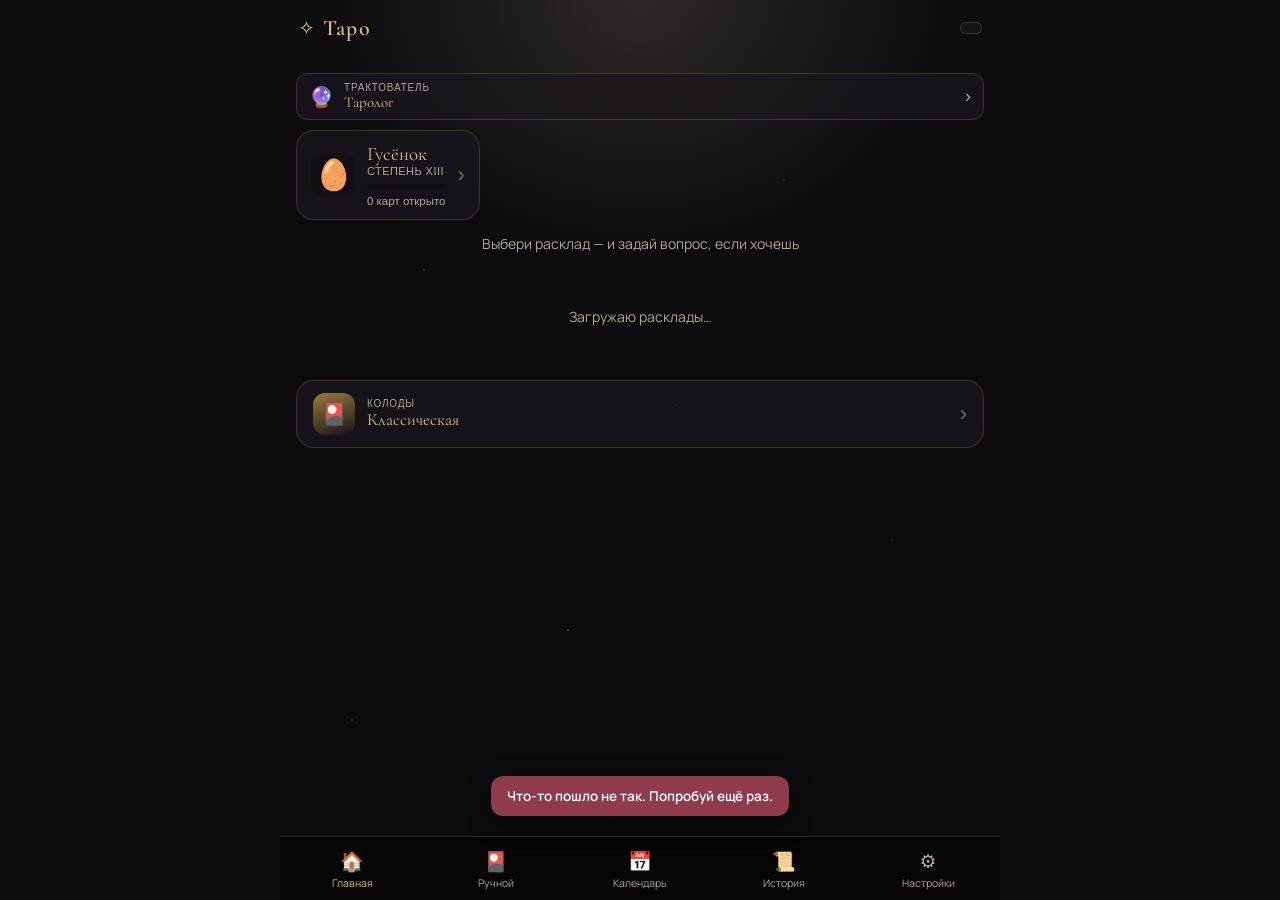
==== commit cfbfb558: "Add files via upload" ====
--- a/docs/index.html
+++ b/docs/index.html
@@ -64,7 +64,7 @@
 
         <!-- Выбор колоды — полноценная кнопка под раскладами. -->
         <button id="deck-pill" class="deck-cta" data-nav="decks">
-          <span id="deck-pill-emoji" class="deck-cta-emoji">🂠</span>
+          <span id="deck-pill-emoji" class="deck-cta-emoji">🎴</span>
           <span class="deck-cta-main">
             <span class="deck-cta-label">Колоды</span>
             <span id="deck-pill-name" class="deck-cta-name">Классическая</span>
--- a/docs/css/styles.css
+++ b/docs/css/styles.css
@@ -151,7 +151,11 @@
   transition: transform 0.15s, border-color 0.15s;
 }
 .deck-cta:active { transform: scale(0.99); border-color: var(--gold-deep); }
-.deck-cta-emoji { font-size: 24px; line-height: 1; }
+.deck-cta-emoji {
+  width: 42px; height: 42px; flex: none; display: grid; place-items: center;
+  font-size: 21px; border-radius: 12px;
+  background: linear-gradient(160deg, var(--gold-deep), transparent);
+}
 .deck-cta-main { flex: 1; min-width: 0; display: flex; flex-direction: column; }
 .deck-cta-label {
   font-size: 10px; text-transform: uppercase; letter-spacing: 0.08em;
@@ -392,6 +396,14 @@
 .btn-mini:disabled { opacity: 0.55; }
 .deck-badge { font-size: 12px; color: var(--gold); font-weight: 700; }
 .deck-locked { font-size: 12px; color: var(--ink-sub); }
+/* Колода «скоро» — видна, но не выбирается. */
+.deck-item.soon { cursor: pointer; }
+.deck-item.soon .deck-swatch,
+.deck-item.soon .deck-info { opacity: 0.55; filter: grayscale(0.5); }
+.soon-badge {
+  color: var(--ink-sub); border: 1px dashed var(--panel-border);
+  padding: 4px 10px; border-radius: 999px;
+}
 
 /* ---- History ---- */
 .hist-list { display: flex; flex-direction: column; gap: 10px; }
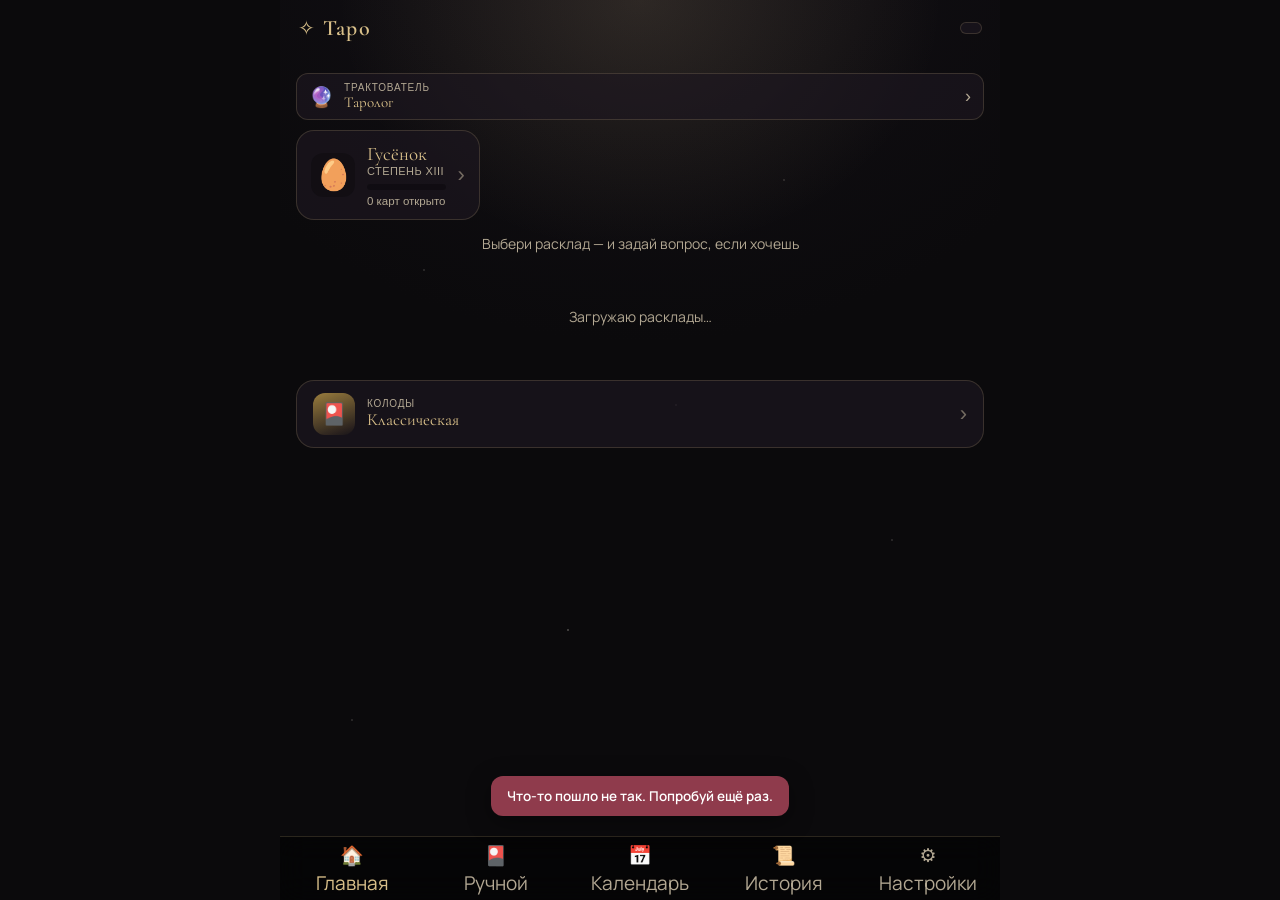
==== commit 9d57daa7: "Add files via upload" ====
--- a/docs/index.html
+++ b/docs/index.html
@@ -99,29 +99,43 @@
 
       <!-- ================= TABLE (draw + reveal + interpret) ================= -->
       <section id="screen-table" class="screen">
-        <button class="back-link" data-nav="home">‹ Назад</button>
-        <h2 id="table-title" class="screen-title">Расклад</h2>
+        <button class="back-link" data-nav="home" data-i18n="ui.back">‹ Назад</button>
+        <h2 id="table-title" class="screen-title" data-i18n="ui.title_spread">Расклад</h2>
         <p id="table-question" class="result-question"></p>
         <div id="table-hint" class="table-hint">Нажми на каждую карту, чтобы открыть её</div>
         <div id="table-cards" class="table-cards"></div>
 
         <div id="interp-wrap" class="interp-block" hidden>
-          <div class="interp-head">Трактовка</div>
+          <div class="interp-head" data-i18n="ui.interp_head">Трактовка</div>
           <div id="interp" class="interp-text"></div>
         </div>
+
+        <!-- Расширенная трактовка (старшая модель) — для тройки/крестов. -->
+        <div id="deep-wrap" class="deep-block" hidden>
+          <button id="deep-btn" class="btn-premium">
+            <span class="bp-ico">🌌</span><span class="bp-label">Расширенная трактовка</span>
+            <span id="deep-price" class="bp-price" hidden></span>
+          </button>
+        </div>
+        <div id="deep-text" class="deep-text" hidden></div>
+
+        <!-- Диалог обо всём раскладе (старшая модель) — для тройки/крестов. -->
+        <button id="spread-chat-btn" class="btn-premium spread-chat-btn" hidden>
+          <span class="bp-ico">💬</span><span class="bp-label">Обсудить расклад</span>
+        </button>
 
         <div id="chat-hint" class="card-chat-hint" hidden>Нажми на карту, чтобы поговорить с ней</div>
       </section>
 
       <!-- ================= MANUAL (ручной ввод) ================= -->
       <section id="screen-manual" class="screen">
-        <button class="back-link" data-nav="home">‹ Назад</button>
-        <h2 class="screen-title">🎴 Ручной ввод</h2>
+        <button class="back-link" data-nav="home" data-i18n="ui.back">‹ Назад</button>
+        <h2 class="screen-title" data-i18n="ui.title_manual">🎴 Ручной ввод</h2>
         <p class="screen-sub">Выбери расклад, затем укажи карты, которые выпали у тебя вживую.</p>
         <div id="manual-spreads" class="spread-groups"></div>
 
         <div id="manual-build" class="manual-build" hidden>
-          <button class="back-link" id="manual-reset">‹ Другой расклад</button>
+          <button class="back-link" id="manual-reset" data-i18n="ui.manual_other">‹ Другой расклад</button>
           <h3 id="manual-title" class="manual-title"></h3>
           <div class="q-wrap">
             <textarea id="manual-q" class="q-input" rows="2" maxlength="240"
@@ -136,16 +150,25 @@
 
       <!-- ================= CALENDAR ================= -->
       <section id="screen-calendar" class="screen">
-        <button class="back-link" data-nav="home">‹ Назад</button>
-        <h2 class="screen-title">📅 Календарь дня</h2>
+        <button class="back-link" data-nav="home" data-i18n="ui.back">‹ Назад</button>
+        <h2 class="screen-title" data-i18n="ui.title_calendar">📅 Календарь дня</h2>
         <p class="screen-sub">Карты дня за последние недели. 🔒 — зафиксированная, остальные — авто.</p>
         <div id="cal-grid" class="cal-grid"></div>
-        <div class="cal-legend">Нажми на день с картой, чтобы открыть тот расклад.</div>
+        <div class="cal-legend">Нажми на день с картой, чтобы открыть тот расклад. 🎁 — награда за день.</div>
+        <div id="cal-upcoming" class="cal-upcoming" hidden></div>
+
+        <!-- Лист награды: открывается тапом по дню с 🎁 -->
+        <div id="reward-sheet" class="sheet" hidden>
+          <div class="sheet-card">
+            <button id="reward-close" class="sheet-close" aria-label="Закрыть">×</button>
+            <div id="reward-body"></div>
+          </div>
+        </div>
       </section>
 
       <!-- ================= CARD DIALOGUE ================= -->
       <section id="screen-chat" class="screen">
-        <button class="back-link" id="chat-back">‹ К раскладу</button>
+        <button class="back-link" id="chat-back" data-i18n="ui.chat_back">‹ К раскладу</button>
         <div class="chat-header">
           <div id="chat-card-emoji" class="chat-card-emoji">🃏</div>
           <div>
@@ -164,8 +187,8 @@
 
       <!-- ================= DECKS ================= -->
       <section id="screen-decks" class="screen">
-        <button class="back-link" data-nav="home">‹ Назад</button>
-        <h2 class="screen-title">Колоды</h2>
+        <button class="back-link" data-nav="home" data-i18n="ui.back">‹ Назад</button>
+        <h2 class="screen-title" data-i18n="ui.title_decks">Колоды</h2>
         <p class="screen-sub">Выбери стиль карт. Новые колоды будут появляться здесь.</p>
         <div id="deck-list" class="deck-list"></div>
         <div id="backs-block" class="backs-block" hidden>
@@ -177,30 +200,30 @@
 
       <!-- ================= HISTORY ================= -->
       <section id="screen-history" class="screen">
-        <button class="back-link" data-nav="home">‹ Назад</button>
-        <h2 class="screen-title">История</h2>
+        <button class="back-link" data-nav="home" data-i18n="ui.back">‹ Назад</button>
+        <h2 class="screen-title" data-i18n="ui.title_history">История</h2>
         <div id="hist-list" class="hist-list"></div>
       </section>
 
       <!-- ================= WEEK ================= -->
       <section id="screen-week" class="screen">
-        <button class="back-link" data-nav="home">‹ Назад</button>
-        <h2 class="screen-title">🌙 Моя неделя</h2>
+        <button class="back-link" data-nav="home" data-i18n="ui.back">‹ Назад</button>
+        <h2 class="screen-title" data-i18n="ui.title_week">🌙 Моя неделя</h2>
         <div id="week-body" class="week-body"></div>
       </section>
 
       <!-- ================= COLLECTION ================= -->
       <section id="screen-collection" class="screen">
-        <button class="back-link" data-nav="home">‹ Назад</button>
-        <h2 class="screen-title">🃏 Коллекция</h2>
+        <button class="back-link" data-nav="home" data-i18n="ui.back">‹ Назад</button>
+        <h2 class="screen-title" data-i18n="ui.title_collection">🃏 Коллекция</h2>
         <p class="screen-sub">Открыто <span id="coll-count" class="coll-count">0 / 0</span> — карты, которые тебе выпадали.</p>
         <div id="coll-grid" class="coll-grid"></div>
       </section>
 
       <!-- ================= READERS (Трактователи) ================= -->
       <section id="screen-readers" class="screen">
-        <button class="back-link" data-nav="home">‹ Назад</button>
-        <h2 class="screen-title">🔮 Трактователи</h2>
+        <button class="back-link" data-nav="home" data-i18n="ui.back">‹ Назад</button>
+        <h2 class="screen-title" data-i18n="ui.title_interpreters">🔮 Трактователи</h2>
         <p class="screen-sub">Каждый — свой характер и стиль трактовки. Нажми на карточку — прочтёшь описание.</p>
         <div id="readers-list" class="readers-list">
           <div class="empty-note">Загружаю трактователей…</div>
@@ -209,8 +232,8 @@
 
       <!-- ================= QUESTS (Тропа Гуся) ================= -->
       <section id="screen-quests" class="screen">
-        <button class="back-link" data-nav="home">‹ Назад</button>
-        <h2 class="screen-title">🌾 Тропа Гуся</h2>
+        <button class="back-link" data-nav="home" data-i18n="ui.back">‹ Назад</button>
+        <h2 class="screen-title" data-i18n="ui.title_quests">🌾 Тропа Гуся</h2>
         <div class="quests-coins-head">
           <span class="qch-emoji">🌾</span>
           <span id="quests-balance" class="qch-balance">0</span>
@@ -223,18 +246,18 @@
 
       <!-- ================= ADMIN STATS ================= -->
       <section id="screen-admin" class="screen">
-        <button class="back-link" data-nav="home">‹ Назад</button>
-        <h2 class="screen-title">📊 Статистика</h2>
+        <button class="back-link" data-nav="home" data-i18n="ui.back">‹ Назад</button>
+        <h2 class="screen-title" data-i18n="ui.title_stats">📊 Статистика</h2>
         <div id="admin-body" class="admin-body"><div class="empty-note">Загружаю…</div></div>
       </section>
 
       <!-- ================= SETTINGS ================= -->
       <section id="screen-settings" class="screen">
-        <button class="back-link" data-nav="home">‹ Назад</button>
-        <h2 class="screen-title">Настройки</h2>
-
-        <div class="set-group">
-          <div class="set-label">Тема оформления</div>
+        <button class="back-link" data-nav="home" data-i18n="ui.back">‹ Назад</button>
+        <h2 class="screen-title" data-i18n="ui.title_settings">Настройки</h2>
+
+        <div class="set-group">
+          <div class="set-label" data-i18n="ui.theme">Тема оформления</div>
           <div class="theme-opts">
             <button class="theme-opt" data-theme-opt="noir">
               <span class="to-swatch to-noir"></span> Нуар (золото)
@@ -246,24 +269,47 @@
         </div>
 
         <div class="set-group">
-          <div class="set-label">Карта дня — напоминание</div>
+          <div class="set-label" data-i18n="ui.language">Язык</div>
+          <div class="set-hint" data-i18n="ui.language_hint">На этом языке будут и кнопки, и трактовки.</div>
+          <div id="lang-select" class="lang-select">
+            <button id="lang-toggle" class="lang-toggle" type="button"
+                    aria-haspopup="listbox" aria-expanded="false">
+              <span id="lang-current" class="lang-current">Русский</span>
+              <span class="lang-caret" aria-hidden="true">▾</span>
+            </button>
+            <div id="lang-menu" class="lang-menu" role="listbox" hidden></div>
+          </div>
+        </div>
+
+        <div class="set-group">
+          <div class="set-label" data-i18n="ui.daily_reminder">Карта дня — напоминание</div>
+          <div class="set-hint" id="tz-hint">Время по твоему часовому поясу.</div>
+          <div id="daily-picker" class="tpick" data-target="daily"></div>
           <div class="set-row">
-            <input id="daily-time" class="time-input" type="time" />
-            <button id="daily-save" class="btn-mini">Сохранить</button>
-            <button id="daily-off" class="btn-mini ghost">Выкл</button>
+            <button id="daily-save" class="btn-mini" data-i18n="ui.save">Сохранить</button>
+            <button id="daily-off" class="btn-mini ghost" data-i18n="ui.off">Выкл</button>
+          </div>
+        </div>
+
+        <div class="set-group">
+          <div class="set-label" data-i18n="ui.evening_q">Вечерний вопрос — «как прошёл день?»</div>
+          <div class="set-hint" id="fb-hint">Приходит вечером, когда день уже прожит.</div>
+          <div id="fb-picker" class="tpick" data-target="feedback"></div>
+          <div class="set-row">
+            <button id="fb-save" class="btn-mini" data-i18n="ui.save">Сохранить</button>
           </div>
         </div>
 
         <div class="set-group">
           <label class="set-toggle">
-            <span>Итог недели</span>
+            <span data-i18n="ui.weekly">Итог недели</span>
             <input id="weekly-toggle" type="checkbox" />
             <span class="switch"></span>
           </label>
         </div>
 
         <div id="premium-group" class="set-group premium-group" hidden>
-          <div class="set-label">Подписка</div>
+          <div class="set-label" data-i18n="ui.subscription">Подписка</div>
           <div id="premium-status" class="premium-status">
             <div class="ps-head">
               <span id="premium-badge" class="premium-badge">FREE</span>
@@ -282,11 +328,11 @@
 
     <!-- Bottom navigation -->
     <nav class="tabbar">
-      <button class="tab active" data-nav="home"><span>🏠</span>Главная</button>
-      <button class="tab" data-nav="manual"><span>🎴</span>Ручной</button>
-      <button class="tab" data-nav="calendar"><span>📅</span>Календарь</button>
-      <button class="tab" data-nav="history"><span>📜</span>История</button>
-      <button class="tab" data-nav="settings"><span>⚙️</span>Настройки</button>
+      <button class="tab active" data-nav="home"><span>🏠</span><span data-i18n="ui.tab_home">Главная</span></button>
+      <button class="tab" data-nav="manual"><span>🎴</span><span data-i18n="ui.tab_manual">Ручной</span></button>
+      <button class="tab" data-nav="calendar"><span>📅</span><span data-i18n="ui.tab_calendar">Календарь</span></button>
+      <button class="tab" data-nav="history"><span>📜</span><span data-i18n="ui.tab_history">История</span></button>
+      <button class="tab" data-nav="settings"><span>⚙️</span><span data-i18n="ui.tab_settings">Настройки</span></button>
     </nav>
 
     <!-- Question sheet (вопрос перед раскладом) -->
@@ -336,6 +382,7 @@
   </div>
 
   <script src="js/config.js"></script>
+  <script src="js/ritual.js"></script>
   <script src="js/app.js"></script>
 </body>
 </html>
--- a/docs/css/styles.css
+++ b/docs/css/styles.css
@@ -187,9 +187,36 @@
 .spread-groups { display: flex; flex-direction: column; gap: 8px; }
 .group-title {
   font-family: var(--font-display); font-size: 16px; color: var(--ink-sub);
-  letter-spacing: 0.04em; margin: 12px 2px 2px; text-transform: uppercase;
+  letter-spacing: 0.04em; text-transform: uppercase;
 }
 .spreads { display: flex; flex-direction: column; gap: 12px; }
+
+/* ---- Сворачиваемые группы раскладов (тройки / кресты / большие) ---- */
+.spread-group { display: flex; flex-direction: column; }
+.group-head {
+  display: flex; align-items: center; justify-content: space-between; width: 100%;
+  background: var(--panel); border: 1px solid var(--panel-border);
+  border-radius: var(--radius); padding: 14px 16px; cursor: pointer;
+  color: var(--ink); transition: transform 0.15s, border-color 0.15s;
+}
+.group-head:active { transform: scale(0.99); border-color: var(--gold-deep); }
+.group-head-main { display: flex; align-items: center; gap: 10px; }
+.group-count {
+  font-size: 12px; color: var(--ink-sub); background: rgba(255, 255, 255, 0.06);
+  border-radius: 999px; padding: 1px 9px; line-height: 1.7;
+}
+.group-chevron {
+  font-size: 22px; color: var(--gold); line-height: 1;
+  transform: rotate(90deg); transition: transform 0.25s ease;
+}
+.spread-group.collapsed .group-chevron { transform: rotate(0deg); }
+.group-list {
+  overflow: hidden; max-height: 2000px; opacity: 1; margin-top: 10px;
+  transition: max-height 0.3s ease, opacity 0.2s ease, margin-top 0.2s ease;
+}
+.spread-group.collapsed .group-list {
+  max-height: 0; opacity: 0; margin-top: 0; pointer-events: none;
+}
 .spread-card {
   display: flex; align-items: center; gap: 14px; text-align: left; width: 100%;
   background: var(--panel); border: 1px solid var(--panel-border);
@@ -293,7 +320,7 @@
   perspective: 900px;
 }
 .tcard-inner {
-  position: absolute; inset: 0; trans-style: preserve-3d; transform-style: preserve-3d;
+  position: absolute; inset: 0; transform-style: preserve-3d;
   transition: transform 0.55s cubic-bezier(0.4, 0.15, 0.2, 1);
 }
 .tcard.revealed .tcard-inner { transform: rotateY(180deg); }
@@ -303,13 +330,24 @@
   border: 1px solid var(--panel-border); background: var(--panel);
   display: grid; place-items: center;
 }
-.face img { width: 100%; height: 100%; object-fit: cover; display: block; }
+.face img {
+  width: 100%; height: 100%; object-fit: cover; display: block;
+  /* Плавное проявление, чтобы не было «рывка» в момент подгрузки картинки. */
+  opacity: 0; transition: opacity 0.18s ease;
+}
+.face img.loaded { opacity: 1; }
 .face.noimg { font-size: 44px; background: radial-gradient(120% 90% at 50% 0%, var(--gold-deep), transparent 70%); }
+/* Рубашка с реальной картинкой — простой фон панели (без декора-заглушки).
+   Раньше здесь всегда рисовался градиент-«сток», и он мелькал под кастомной рубашкой. */
 .face.back {
+  background: var(--panel);
+  color: var(--gold);
+}
+/* Декоративная заглушка — только когда реальной картинки нет. */
+.face.back.noimg {
   background:
     repeating-linear-gradient(45deg, rgba(217,192,138,0.06) 0 8px, transparent 8px 16px),
     radial-gradient(120% 90% at 50% 0%, var(--gold-deep), transparent 72%);
-  color: var(--gold);
 }
 .face.front { transform: rotateY(180deg); }
 .tcard:active .tcard-inner { filter: brightness(1.05); }
@@ -329,6 +367,35 @@
 .interp-head { font-family: var(--font-display); font-size: 18px; color: var(--gold); margin-bottom: 8px; }
 .interp-text, .deep-text { white-space: pre-wrap; line-height: 1.6; font-size: 14.5px; color: var(--ink); }
 .interp-loading { color: var(--ink-sub); font-style: italic; }
+
+/* ---- Ritual scene (только над зоной трактовки) ---- */
+.interp-block { position: relative; overflow: hidden; }
+.interp-block.ritual-host { min-height: 210px; }
+.interp-block.ritual-host-wide { min-height: 280px; }
+.ritual-layer {
+  position: absolute; inset: 0; z-index: 2;
+  touch-action: none; -webkit-user-select: none; user-select: none;
+}
+.ritual-layer canvas { display: block; width: 100%; height: 100%; }
+.interp-status {
+  position: relative; z-index: 3;
+  color: var(--ink-sub); font-style: italic;
+}
+.interp-para + .interp-para { margin-top: 12px; }
+.interp-rest {
+  opacity: 0; transform: translateY(6px);
+  transition: opacity 0.55s ease, transform 0.55s ease;
+}
+.interp-rest.on { opacity: 1; transform: none; }
+.interp-caret {
+  color: var(--gold); margin-left: 1px;
+  animation: interpBlink 1s steps(1, end) infinite;
+}
+@keyframes interpBlink { 0%, 49% { opacity: 1; } 50%, 100% { opacity: 0; } }
+@media (prefers-reduced-motion: reduce) {
+  .interp-caret { animation: none; }
+  .interp-rest { opacity: 1; transform: none; transition: none; }
+}
 
 /* ---- Premium buttons ---- */
 .deep-block { margin-top: 14px; }
@@ -347,6 +414,7 @@
   padding: 3px 8px; border-radius: 999px;
 }
 .deep-text { margin-top: 12px; }
+.spread-chat-btn { margin-top: 12px; }
 .card-chat-hint { text-align: center; color: var(--ink-sub); font-size: 12.5px; margin-top: 14px; }
 
 /* ---- Card dialogue ---- */
@@ -436,6 +504,49 @@
 .to-swatch { width: 16px; height: 16px; border-radius: 50%; border: 1px solid rgba(255,255,255,0.2); }
 .to-noir { background: linear-gradient(135deg, #0b0a0c, #d9c08a); }
 .to-violet { background: linear-gradient(135deg, #0a0713, #7b5cff, #e9c46a); }
+/* ── Язык: сворачивающийся список ──
+   Не <select>: системный виджет в Telegram WebView рисуется по-своему на iOS
+   и Android и ломает тему. Свой список — одинаковый везде. */
+.lang-select { position: relative; }
+.lang-toggle {
+  width: 100%; display: flex; align-items: center; justify-content: space-between;
+  background: rgba(0,0,0,0.25); border: 1px solid var(--panel-border);
+  border-radius: var(--radius-sm); padding: 11px 13px; color: var(--ink);
+  font-family: var(--font-ui); font-size: 14px; cursor: pointer;
+  transition: transform 0.15s ease, border-color 0.15s ease, color 0.15s ease;
+}
+.lang-toggle:hover { border-color: var(--gold); color: var(--gold); transform: scale(1.01); }
+.lang-toggle:active { transform: scale(0.985); }
+.lang-toggle[aria-expanded="true"] { border-color: var(--gold); color: var(--gold); }
+.lang-caret { transition: transform 0.18s ease; opacity: 0.75; }
+.lang-toggle[aria-expanded="true"] .lang-caret { transform: rotate(180deg); }
+.lang-menu {
+  margin-top: 8px; display: flex; flex-direction: column; gap: 6px;
+  overflow: hidden; transform-origin: top center;
+  animation: langOpen 0.16s ease both;
+}
+@keyframes langOpen {
+  from { opacity: 0; transform: translateY(-4px) scaleY(0.96); }
+  to   { opacity: 1; transform: translateY(0) scaleY(1); }
+}
+.lang-opt {
+  display: flex; align-items: center; gap: 9px; text-align: left;
+  background: rgba(0,0,0,0.25); border: 1px solid var(--panel-border);
+  border-radius: var(--radius-sm); padding: 10px 12px; color: var(--ink);
+  font-family: var(--font-ui); font-size: 14px; cursor: pointer;
+  transition: transform 0.15s ease, border-color 0.15s ease, color 0.15s ease;
+}
+.lang-opt:hover { border-color: var(--gold); color: var(--gold); transform: scale(1.01); }
+.lang-opt:active { transform: scale(0.985); }
+.lang-opt.active { border-color: var(--gold); color: var(--gold); }
+.lang-opt .lang-check { margin-left: auto; opacity: 0; }
+.lang-opt.active .lang-check { opacity: 1; }
+@media (prefers-reduced-motion: reduce) {
+  .lang-menu { animation: none; }
+  .lang-toggle, .lang-opt { transition: none; }
+  .lang-toggle:hover, .lang-opt:hover, .lang-toggle:active, .lang-opt:active { transform: none; }
+}
+
 .set-row { display: flex; gap: 8px; align-items: center; }
 .time-input {
   flex: 1; background: rgba(0,0,0,0.25); border: 1px solid var(--panel-border);
@@ -1071,3 +1182,116 @@
 .back-name { font-size: 13px; font-weight: 600; color: var(--ink, #efe7d4); }
 .back-status { font-size: 11px; color: var(--ink-sub, #a89f8c); margin-top: 2px; }
 .back-status.ok { color: var(--gold, #d9c08a); }
+
+/* Поле ввода кодового слова из видео (задание watch_video). */
+.quest-code-wrap { margin: 8px 0 6px; }
+.quest-code-input {
+  width: 100%;
+  box-sizing: border-box;
+  padding: 10px 12px;
+  border-radius: 12px;
+  border: 1px solid rgba(255,255,255,.16);
+  background: rgba(255,255,255,.06);
+  color: var(--text, #eee);
+  font-size: 15px;
+}
+.quest-code-input::placeholder { color: rgba(255,255,255,.4); }
+.quest-code-input:focus { outline: none; border-color: rgba(200,170,255,.55); }
+
+/* ===================== Крутилки времени (Android-style) ===================== */
+/* Высота элемента жёстко связана с TPICK_ITEM_H в app.js: значение читается
+   из scrollTop, поэтому менять её надо в обоих местах одновременно. */
+:root { --tpick-item: 36px; }
+.set-hint { font-size: 12px; opacity: 0.55; margin: 2px 0 8px; }
+.tpick {
+  position: relative;
+  display: flex; align-items: center; justify-content: center; gap: 6px;
+  height: calc(var(--tpick-item) * 5);
+  border: 1px solid var(--line, rgba(217,192,138,0.18));
+  border-radius: 14px;
+  background: rgba(255,255,255,0.03);
+  overflow: hidden;
+  margin-bottom: 10px;
+}
+.tpick-col {
+  height: 100%;
+  width: 64px;
+  overflow-y: scroll;
+  scroll-snap-type: y mandatory;
+  scrollbar-width: none;
+  -webkit-overflow-scrolling: touch;
+  padding: calc(var(--tpick-item) * 2) 0;
+  box-sizing: border-box;
+}
+.tpick-col::-webkit-scrollbar { display: none; }
+.tpick-item {
+  height: var(--tpick-item);
+  line-height: var(--tpick-item);
+  text-align: center;
+  font-size: 22px;
+  font-variant-numeric: tabular-nums;
+  opacity: 0.35;
+  scroll-snap-align: center;
+  transition: opacity 0.15s, color 0.15s;
+}
+.tpick-item.sel { opacity: 1; color: var(--gold, #d9c08a); font-weight: 600; }
+.tpick-sep { font-size: 22px; opacity: 0.5; }
+.tpick-hl {
+  position: absolute; left: 8px; right: 8px;
+  top: calc(50% - var(--tpick-item) / 2);
+  height: var(--tpick-item);
+  border-top: 1px solid var(--line, rgba(217,192,138,0.28));
+  border-bottom: 1px solid var(--line, rgba(217,192,138,0.28));
+  pointer-events: none;
+}
+
+/* ===================== Награды календаря ===================== */
+.cal-gift { position: absolute; top: 2px; right: 3px; font-size: 11px; line-height: 1; }
+.cal-gift.free { animation: giftPulse 1.8s ease-in-out infinite; }
+.cal-gift.done { opacity: 0.4; font-size: 10px; }
+@keyframes giftPulse {
+  0%, 100% { transform: scale(1); }
+  50% { transform: scale(1.25); }
+}
+.cal-upcoming {
+  margin-top: 14px; padding: 10px 12px;
+  border: 1px solid var(--line, rgba(217,192,138,0.15));
+  border-radius: 12px; background: rgba(255,255,255,0.02);
+}
+.cal-up-title {
+  font-size: 11px; text-transform: uppercase; letter-spacing: 0.05em;
+  color: var(--gold, #d9c08a); margin-bottom: 6px;
+}
+.cal-up-row { display: flex; align-items: center; gap: 8px; font-size: 13px; padding: 3px 0; }
+.cal-up-name { flex: 1; }
+.cal-up-in { opacity: 0.5; font-size: 12px; }
+
+.sheet {
+  position: fixed; inset: 0; z-index: 60;
+  display: flex; align-items: flex-end; justify-content: center;
+  background: rgba(0,0,0,0.55);
+}
+.sheet-card {
+  position: relative;
+  width: 100%; max-width: var(--maxw, 560px);
+  border-radius: 18px 18px 0 0;
+  border: 1px solid var(--line, rgba(217,192,138,0.2));
+  background: var(--bg-card, #14110d);
+  padding: 18px 16px calc(18px + env(safe-area-inset-bottom));
+}
+.sheet-close {
+  position: absolute; top: 8px; right: 10px;
+  background: none; border: none; color: inherit; font-size: 24px; opacity: 0.6;
+}
+.sheet-title { font-family: var(--font-display); font-size: 18px; color: var(--gold, #d9c08a); }
+.sheet-sub { font-size: 13px; opacity: 0.7; margin-bottom: 10px; }
+.rw-row {
+  display: flex; align-items: center; gap: 10px;
+  padding: 10px 0; border-top: 1px solid var(--line, rgba(255,255,255,0.08));
+}
+.rw-row.claimed { opacity: 0.55; }
+.rw-emoji { font-size: 22px; }
+.rw-text { flex: 1; }
+.rw-title { font-size: 14px; font-weight: 600; }
+.rw-desc { font-size: 12px; opacity: 0.6; }
+.rw-state { font-size: 12px; opacity: 0.6; }
